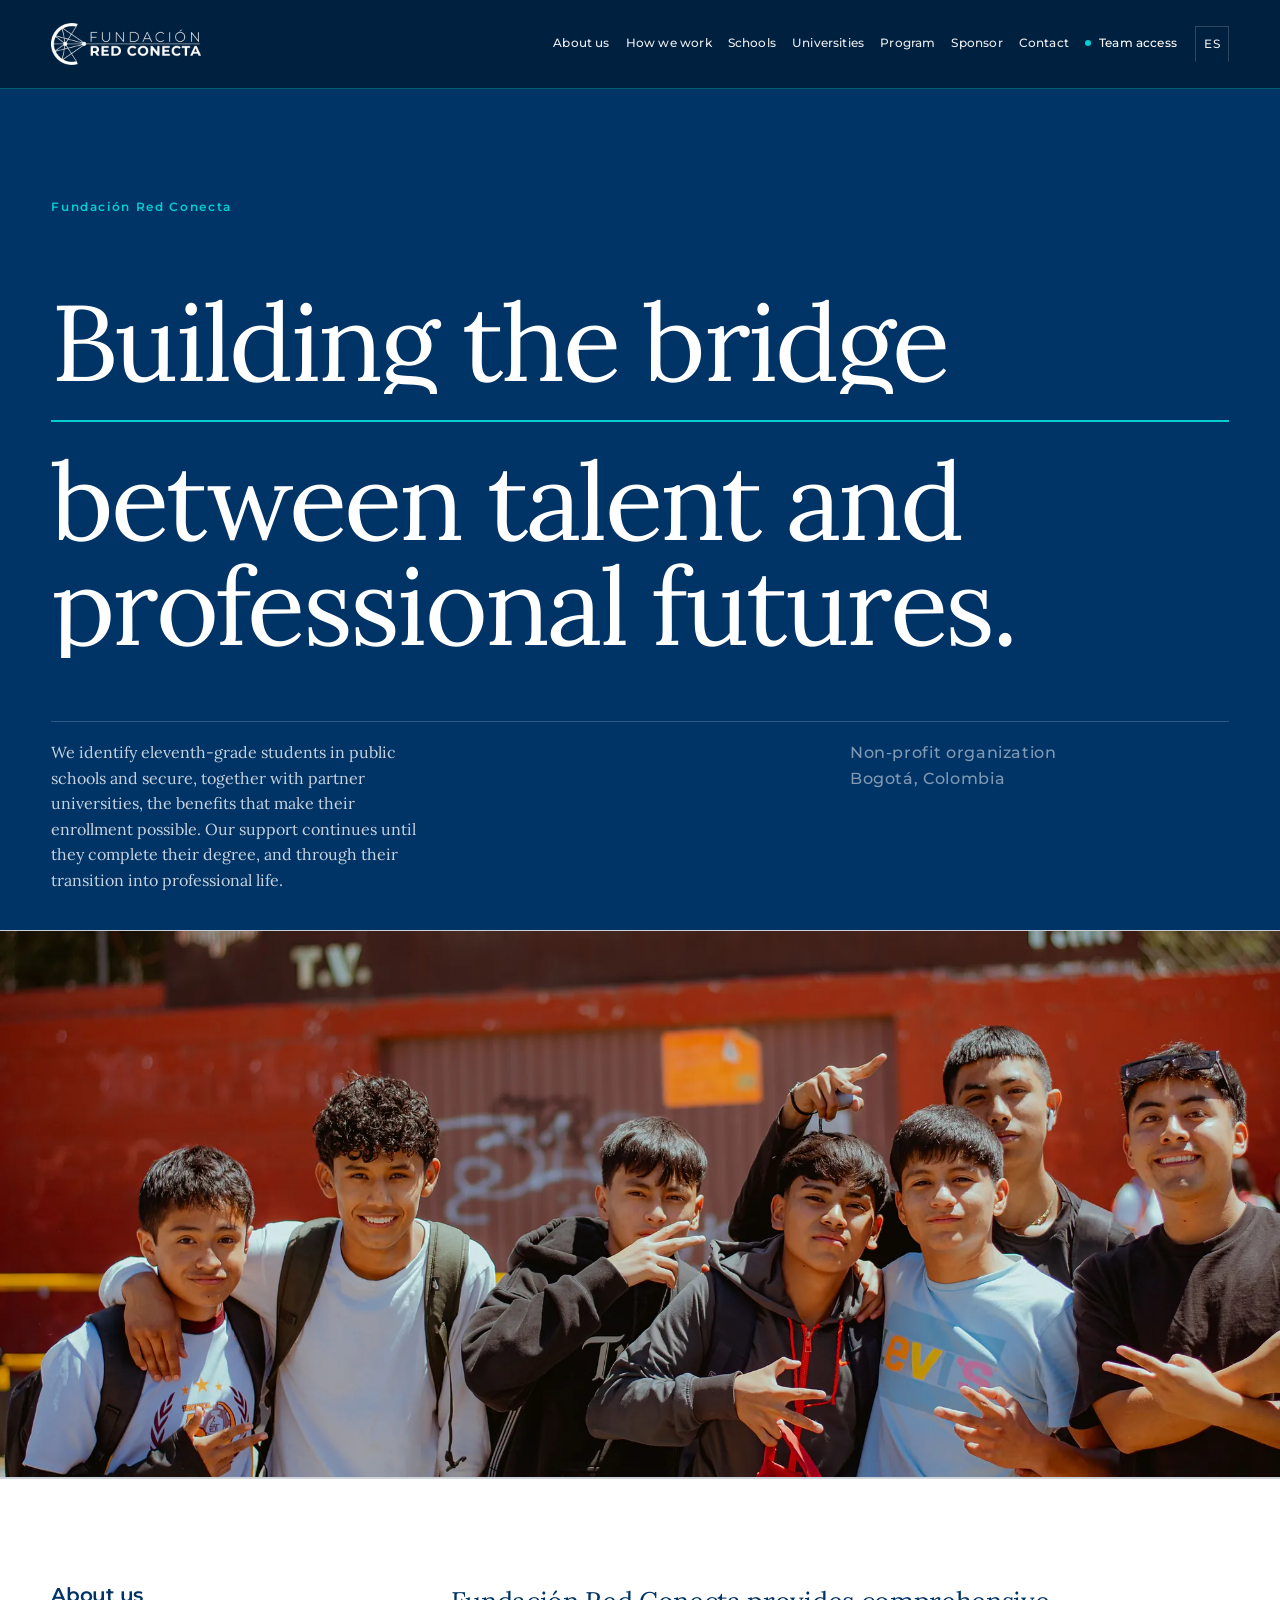
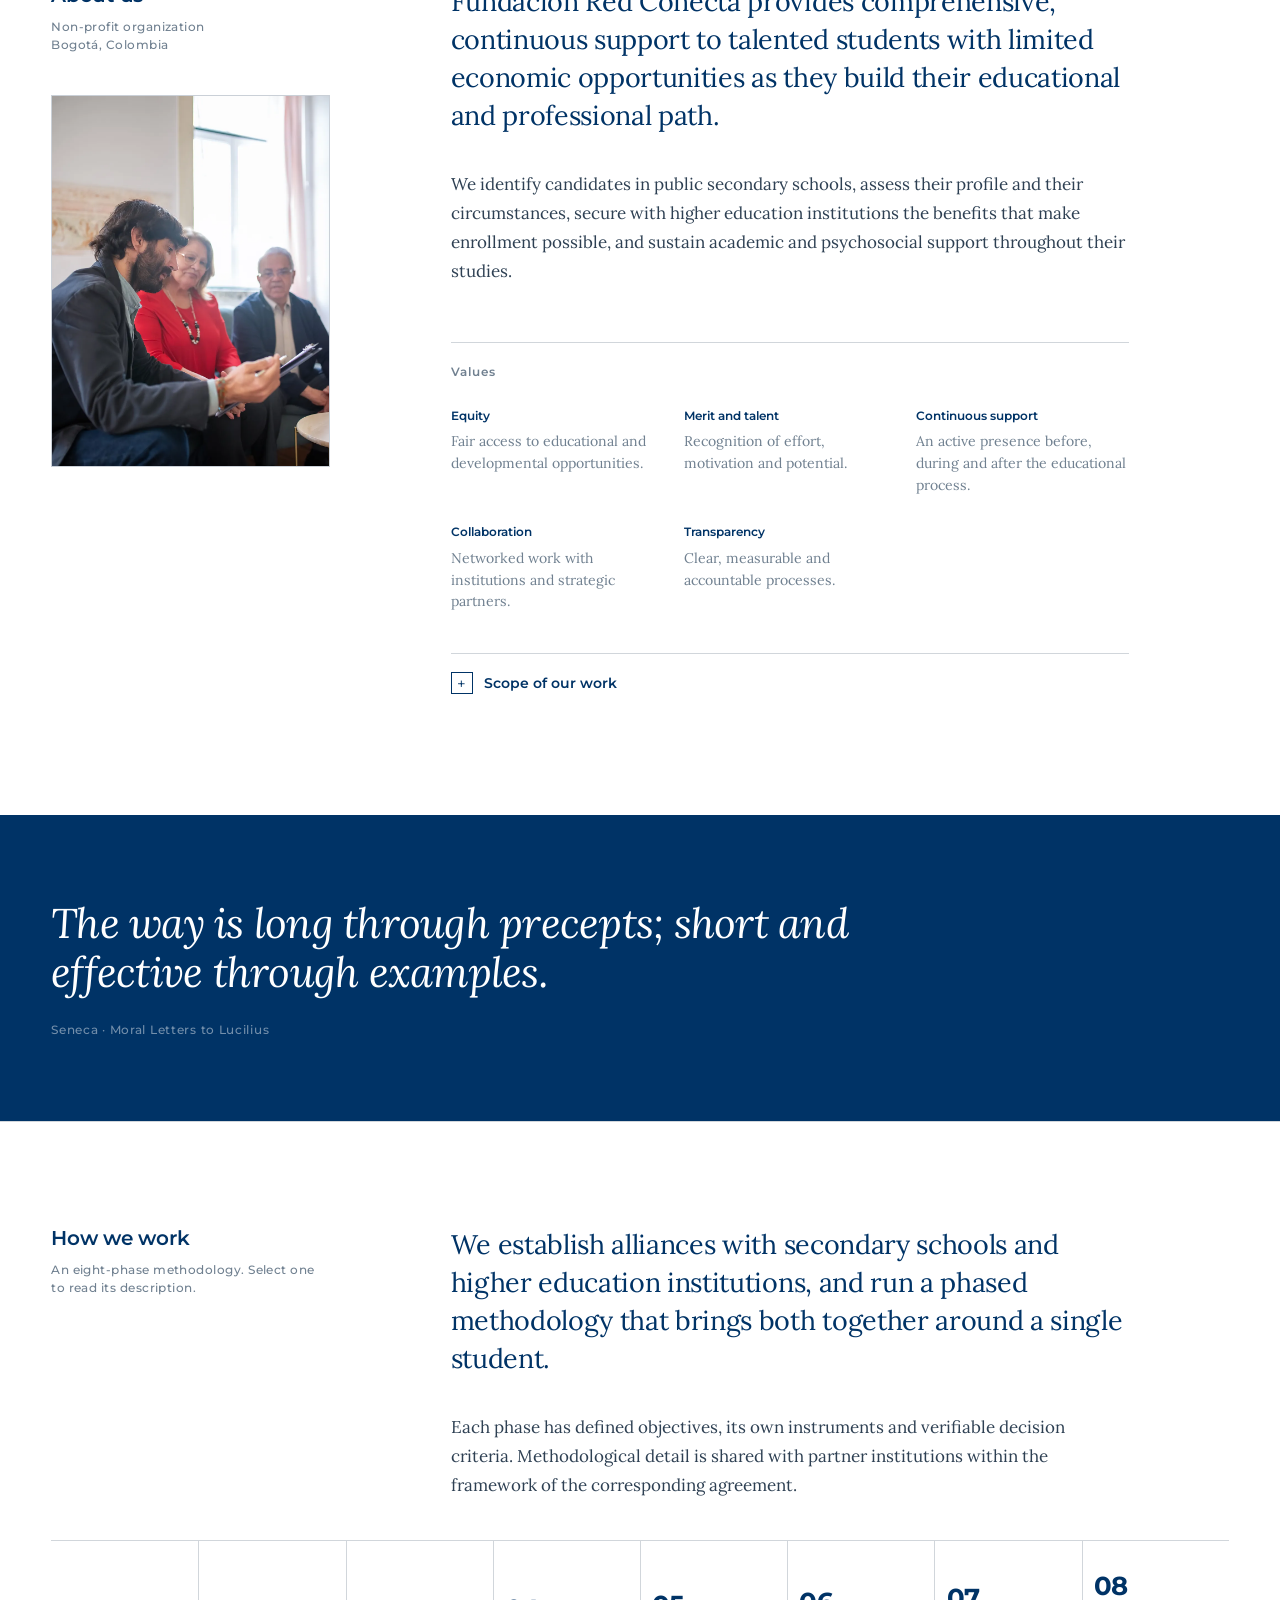
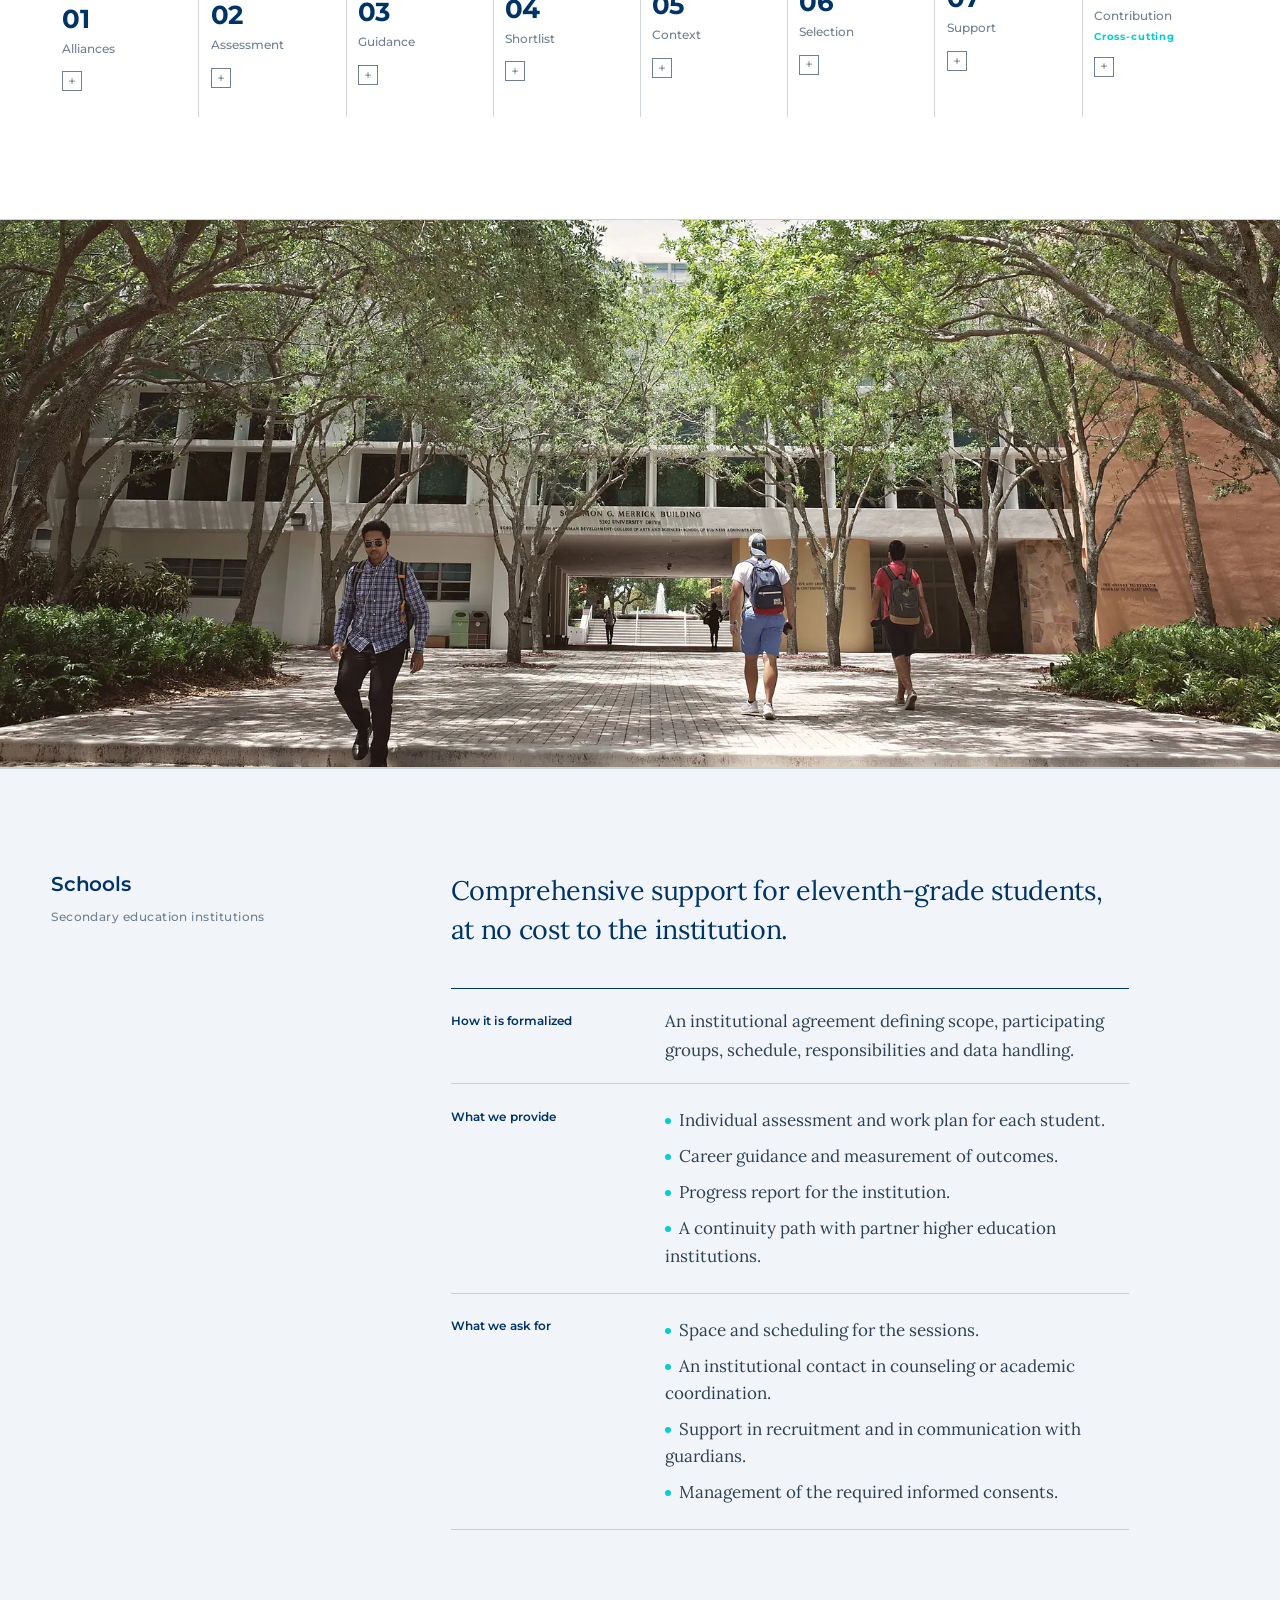
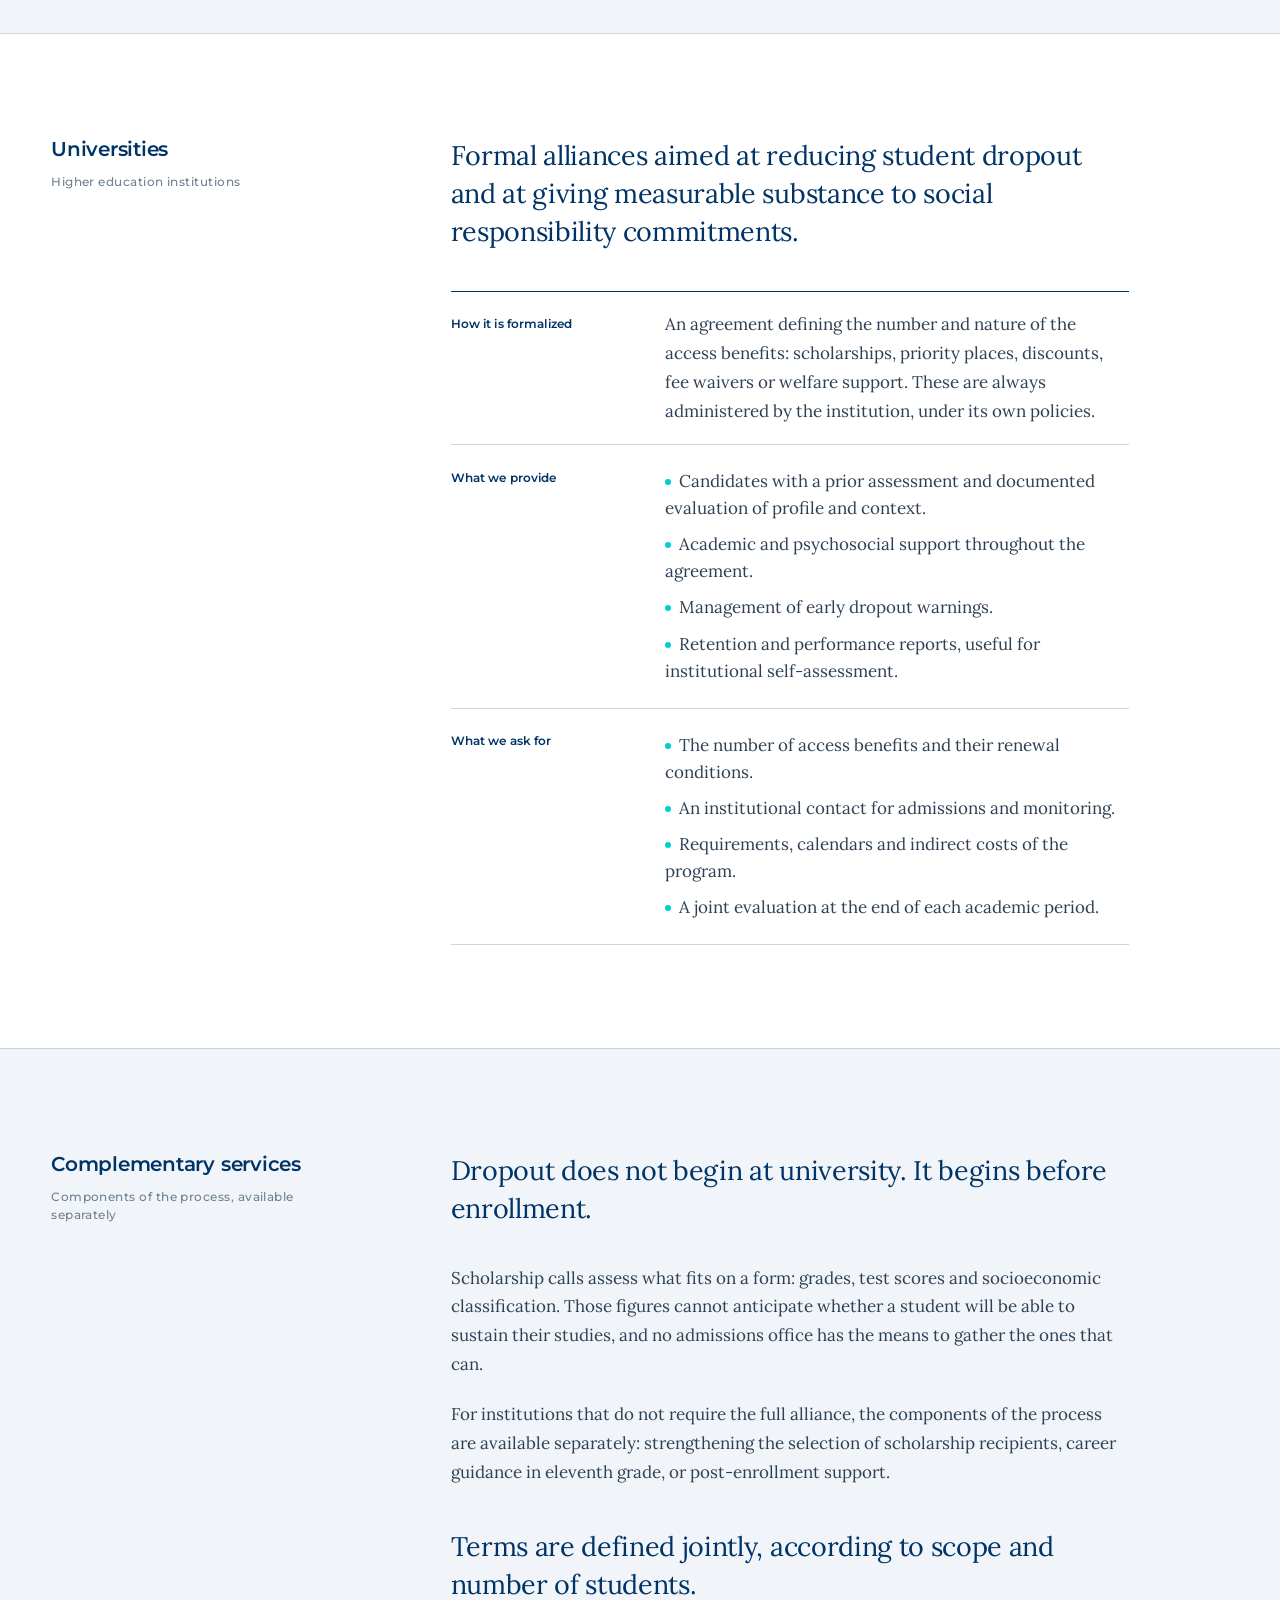
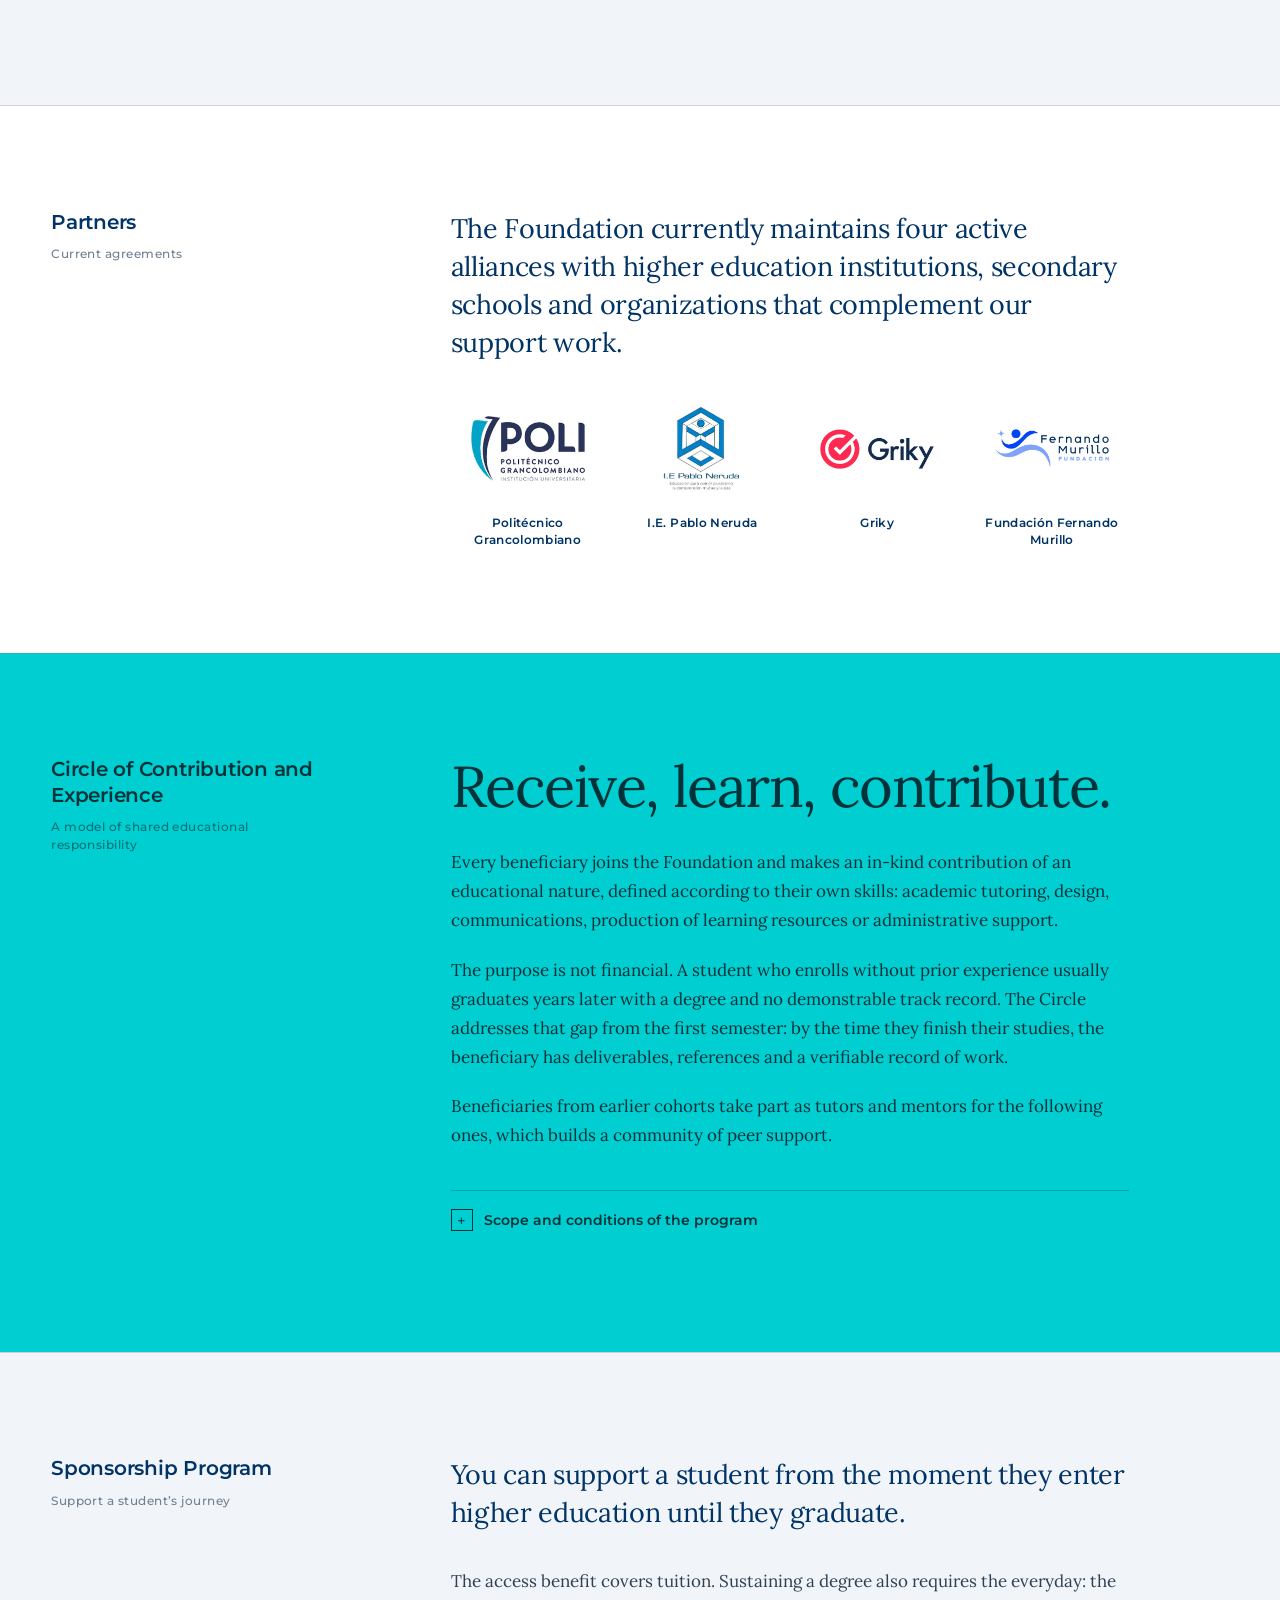
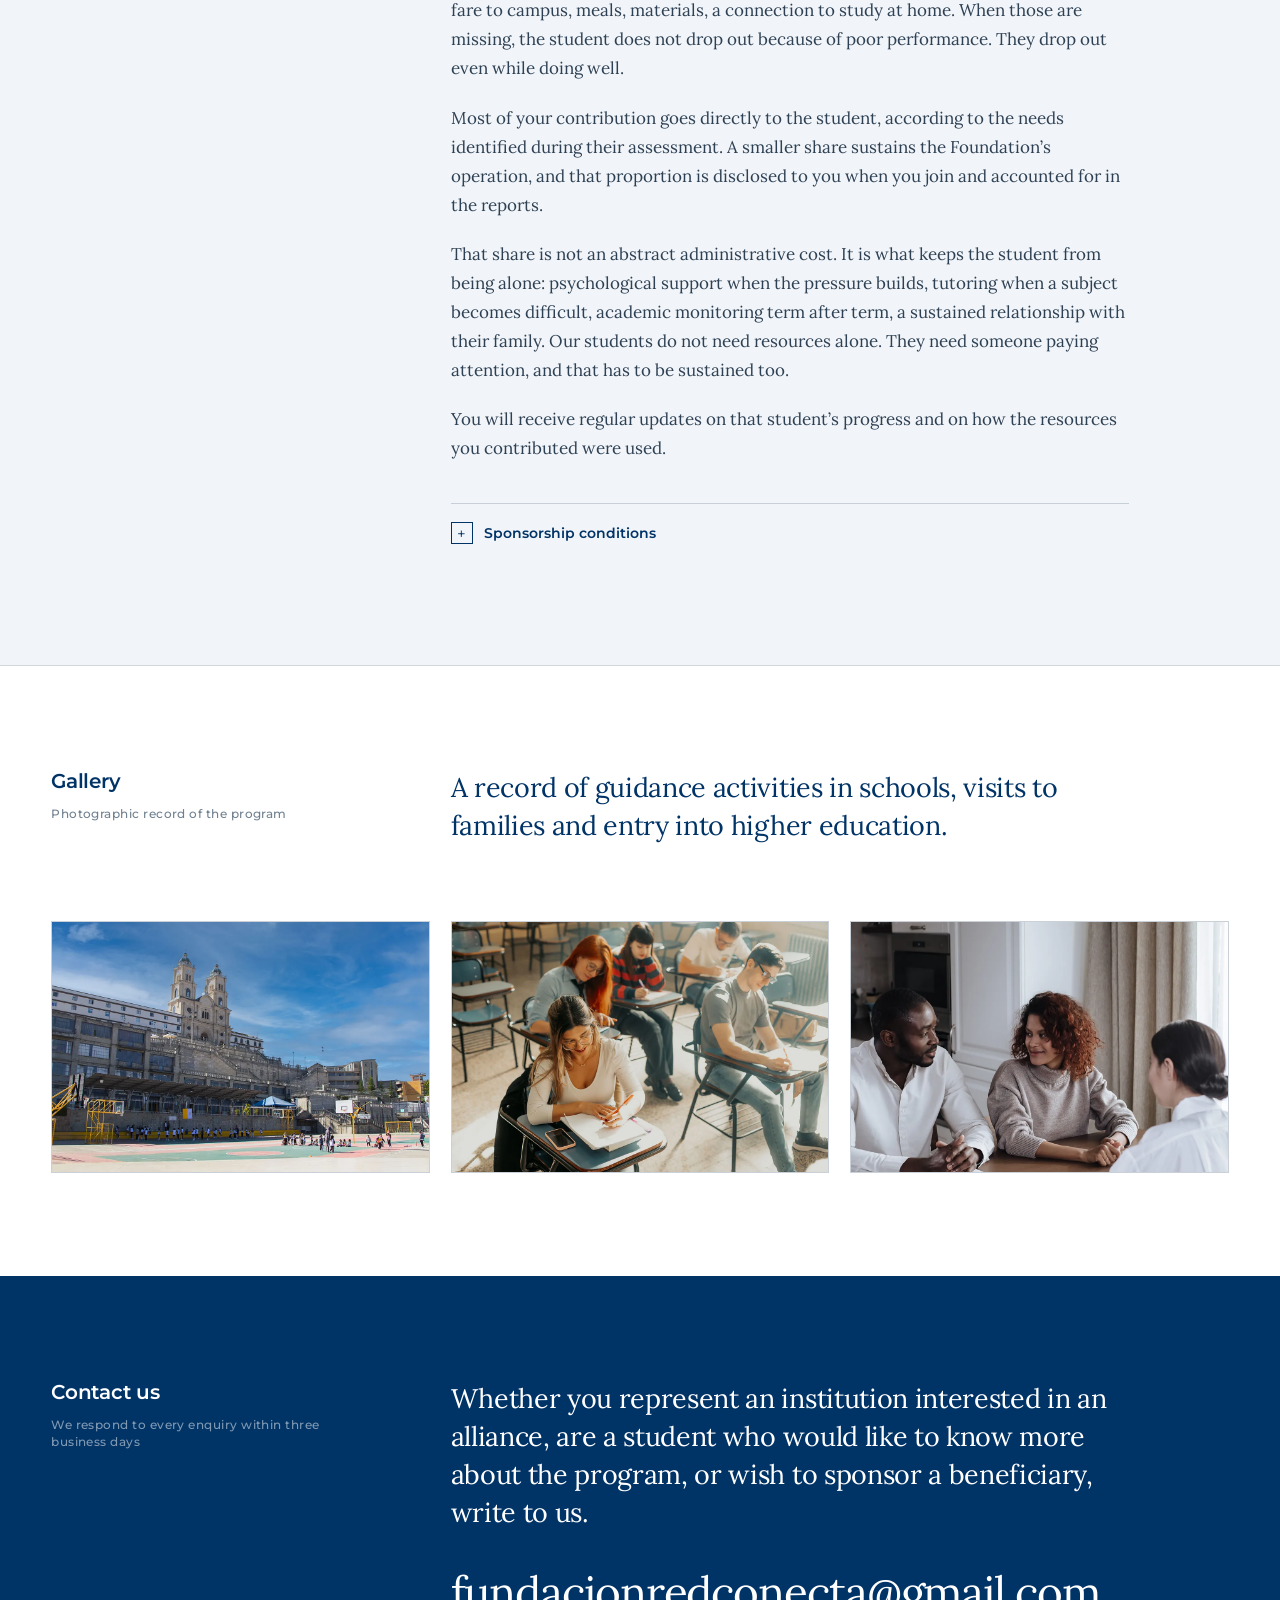
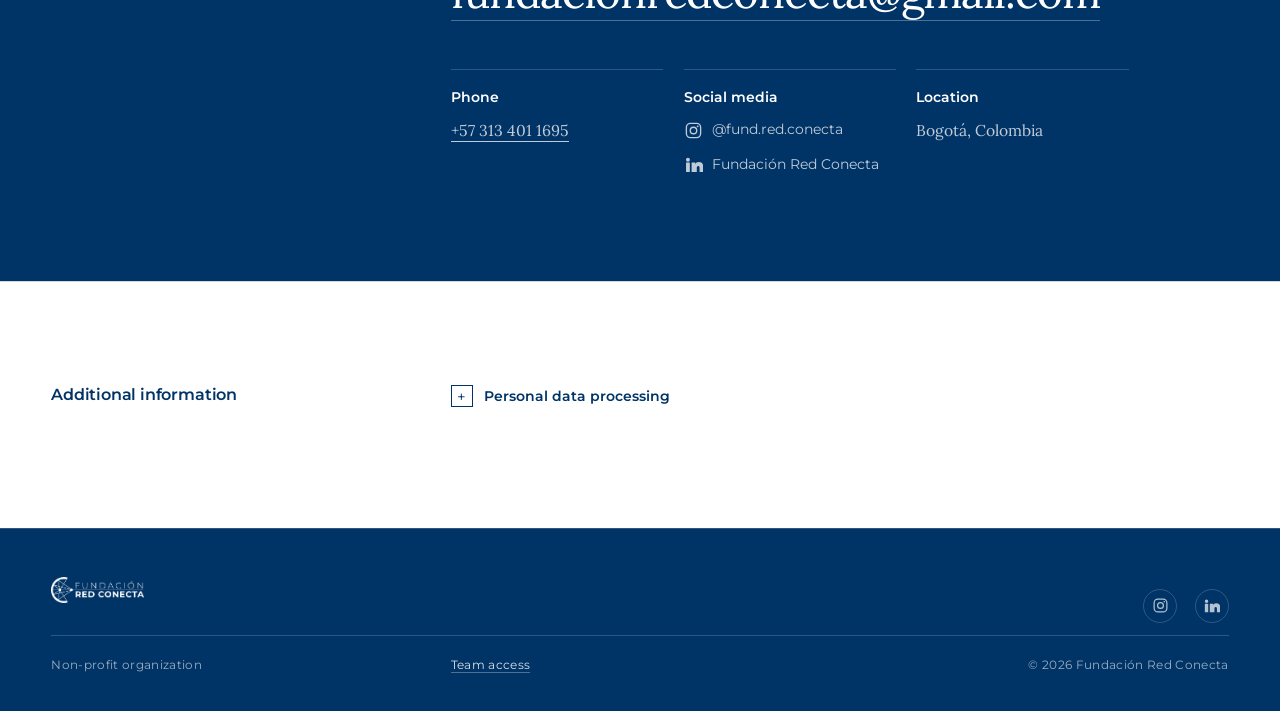
==== en/index.html @ 6a639b2a "Add files via upload" ====
<!DOCTYPE html>
<html lang="en">
<head>
<meta charset="utf-8">
<meta name="viewport" content="width=device-width, initial-scale=1">
<title>Fundación Red Conecta — Building the bridge between talent and professional futures</title>
<meta name="description" content="We connect public schools and universities so that talented students can access higher education and stay enrolled through graduation.">
<meta name="theme-color" content="#00203F">
<link rel="icon" href="/assets/favicon.png" type="image/png">
<link rel="apple-touch-icon" href="/assets/favicon-180.png">
<link rel="canonical" href="https://fundacionredconecta.org/en">
<link rel="alternate" hreflang="es" href="https://fundacionredconecta.org/">
<link rel="alternate" hreflang="en" href="https://fundacionredconecta.org/en">
<link rel="alternate" hreflang="x-default" href="https://fundacionredconecta.org/">
<meta property="og:type" content="website">
<meta property="og:site_name" content="Fundación Red Conecta">
<meta property="og:locale" content="en_US">
<meta property="og:url" content="https://fundacionredconecta.org/en">
<meta property="og:title" content="Fundación Red Conecta — Building the bridge between talent and professional futures">
<meta property="og:description" content="Articulamos colegios públicos con universidades para que estudiantes con talento accedan a la educación superior y se sostengan hasta graduarse.">
<meta property="og:image" content="https://fundacionredconecta.org/assets/fotos/compartir.jpg">
<meta property="og:image:width" content="1200">
<meta property="og:image:height" content="630">
<meta property="og:image:alt" content="Eleventh-grade students outside their school">
<meta name="twitter:card" content="summary_large_image">
<meta name="twitter:title" content="Fundación Red Conecta">
<meta name="twitter:description" content="Articulamos colegios públicos con universidades para que estudiantes con talento accedan a la educación superior y se sostengan hasta graduarse.">
<meta name="twitter:image" content="https://fundacionredconecta.org/assets/fotos/compartir.jpg">

<script type="application/ld+json">
{
  "@context": "https://schema.org",
  "@type": "NGO",
  "name": "Fundación Red Conecta",
  "alternateName": "Red Conecta",
  "url": "https://fundacionredconecta.org/en",
  "logo": "https://fundacionredconecta.org/assets/favicon-512.png",
  "image": "https://fundacionredconecta.org/assets/fotos/compartir.jpg",
  "slogan": "Building the bridge between talent and professional futures",
  "description": "A Colombian non-profit organization that connects public schools with higher education institutions to promote access, retention and the educational and professional development of talented students with limited economic opportunities.",
  "email": "fundacionredconecta@gmail.com",
  "telephone": "+573134011695",
  "address": {
    "@type": "PostalAddress",
    "addressLocality": "Bogotá",
    "addressCountry": "CO"
  },
  "areaServed": { "@type": "Country", "name": "Colombia" },
  "sameAs": ["https://www.instagram.com/fund.red.conecta/"],
  "knowsAbout": [
    "access to higher education",
    "student retention",
    "career guidance",
    "university dropout prevention",
    "scholarships"
  ]
}
</script>
<link rel="preconnect" href="https://fonts.googleapis.com">
<link rel="preconnect" href="https://fonts.gstatic.com" crossorigin>
<link href="https://fonts.googleapis.com/css2?family=Montserrat:wght@400;500;600;700&family=Lora:ital,wght@0,400;0,500;1,400;1,500&display=swap" rel="stylesheet">
<style>
:root{
  --tinta:#003366;
  --indigo:#2E4053;
  --turquesa:#00CED1;
  --acero:#708090;
  --nube:#F1F5F9;
  --papel:#FFFFFF;
  --hilo:rgba(112,128,144,.32);
  --hilo-claro:rgba(255,255,255,.18);
  --sans:'Montserrat',system-ui,sans-serif;
  --serif:'Lora',Georgia,serif;
  --margen:clamp(1.25rem,4vw,3.5rem);
  --canal:clamp(.75rem,1.6vw,1.5rem);
}
*{box-sizing:border-box}
html{scroll-behavior:smooth;-webkit-text-size-adjust:100%}
body{
  margin:0;background:var(--papel);color:var(--indigo);
  font-family:var(--serif);font-size:1.0625rem;line-height:1.7;
  -webkit-font-smoothing:antialiased;
}
img{max-width:100%;display:block}
a{color:inherit}
:focus-visible{outline:2px solid var(--turquesa);outline-offset:4px}

/* ---------------- retícula ---------------- */
.hoja{width:100%;padding-inline:var(--margen)}
.malla{
  display:grid;grid-template-columns:repeat(12,1fr);column-gap:var(--canal);
  max-width:1560px;margin-inline:auto;
}
.col-rotulo{grid-column:1 / 4}
.col-texto{grid-column:5 / 12}
.col-ancho{grid-column:1 / -1}
@media(max-width:900px){
  .col-rotulo,.col-texto{grid-column:1 / -1}
}

/* micro-tipografía */
.meta{
  font-family:var(--sans);font-size:.72rem;font-weight:500;letter-spacing:.04em;
  color:var(--acero);line-height:1.55;
}
.nodo::before{
  content:"";display:inline-block;width:6px;height:6px;border-radius:50%;
  background:var(--turquesa);margin-right:.55rem;vertical-align:.12em;
}

/* ---------------- cabecera ---------------- */
.cabecera{
  position:sticky;top:0;z-index:80;background:#00203F;
  border-bottom:1px solid rgba(0,206,209,.35);
}
.cabecera .fila{display:flex;align-items:center;gap:2rem;height:88px;max-width:1560px;margin-inline:auto}
.cabecera img{height:42px;width:auto}
.nav{margin-left:auto;display:flex;align-items:center;gap:clamp(.7rem,1.25vw,1.5rem);flex-wrap:nowrap}
.nav a{
  font-family:var(--sans);font-size:.8rem;font-weight:500;letter-spacing:.015em;
  color:rgba(255,255,255,.92);text-decoration:none;padding-block:.4rem;white-space:nowrap;
  border-bottom:1px solid transparent;
}
.nav a:hover{color:#fff;border-bottom-color:var(--turquesa)}
.nav .acceso{color:#fff}
.nav .acceso::before{
  content:"";display:inline-block;width:6px;height:6px;border-radius:50%;
  background:var(--turquesa);margin-right:.5rem;vertical-align:.1em;
}
@media(max-width:1280px){.nav a{font-size:.76rem}}

/* ---------------- portada ---------------- */
.portada{
  background:var(--tinta);color:#fff;
  min-height:calc(100svh - 88px);display:flex;flex-direction:column;justify-content:flex-end;
  padding-block:clamp(4rem,12vh,8rem) clamp(1.5rem,4vh,2.5rem);
}
.titular{
  font-family:var(--serif);font-weight:400;
  font-size:clamp(2.6rem,8.4vw,7.4rem);line-height:.98;letter-spacing:-.025em;
  margin:0;
}
.titular .oculta{display:block;overflow:hidden}
.titular .oculta > span{display:block;transform:translateY(102%);animation:sube .95s cubic-bezier(.22,1,.36,1) forwards}
.titular .oculta:nth-child(1) > span{animation-delay:.05s}
.titular .oculta:nth-child(3) > span{animation-delay:.22s}
@keyframes sube{to{transform:translateY(0)}}
.regla{
  height:2px;background:var(--turquesa);margin:clamp(.9rem,2vw,1.6rem) 0;
  width:100%;transform-origin:left;transform:scaleX(0);
  animation:traza 1.1s cubic-bezier(.22,1,.36,1) .35s forwards;
}
@keyframes traza{to{transform:scaleX(1)}}
@media(prefers-reduced-motion:reduce){
  html{scroll-behavior:auto}
  .titular .oculta > span{transform:none;animation:none}
  .regla{transform:none;animation:none}
}
.entrada{
  font-family:var(--sans);font-size:.74rem;font-weight:600;letter-spacing:.14em;
  color:var(--turquesa);margin:0 0 clamp(2.5rem,8vh,5rem);
}
.pie-portada{
  margin-top:clamp(2.5rem,7vh,4.5rem);padding-top:1.1rem;border-top:1px solid var(--hilo-claro);
  display:grid;grid-template-columns:repeat(12,1fr);column-gap:var(--canal);row-gap:1.25rem;
  max-width:1560px;margin-inline:auto;width:100%;
}
.pie-portada .bloque{grid-column:span 4}
.pie-portada .bloque:last-child{grid-column:9 / -1}
@media(max-width:900px){.pie-portada .bloque,.pie-portada .bloque:last-child{grid-column:1 / -1}}
.pie-portada p{margin:0;color:rgba(255,255,255,.78);font-size:1rem;line-height:1.6}
.pie-portada .meta{color:rgba(255,255,255,.5)}

/* ---------------- secciones ---------------- */
.seccion{border-top:1px solid var(--hilo);padding-block:clamp(3.5rem,8vw,7rem)}
.seccion.oscura{background:var(--tinta);color:#fff;border-top-color:transparent}
.seccion.suave{background:var(--nube)}
.rotulo{position:sticky;top:118px;align-self:start}
@media(max-width:900px){.rotulo{position:static;margin-bottom:2rem}}
.rotulo h2{
  font-family:var(--sans);font-size:1.28rem;font-weight:600;color:var(--tinta);
  margin:0 0 .75rem;letter-spacing:-.012em;line-height:1.25;
}
.oscura .rotulo h2{color:#fff}
.oscura .meta{color:rgba(255,255,255,.5)}

.entradilla{
  font-family:var(--serif);font-size:clamp(1.25rem,2.1vw,1.72rem);line-height:1.42;
  color:var(--tinta);margin:0 0 2.25rem;letter-spacing:-.012em;
}
.oscura .entradilla{color:#fff}
.parrafo{max-width:62ch;margin:0 0 1.3rem}
.parrafo:last-child{margin-bottom:0}
h3:not(.valor-titulo){
  font-family:var(--sans);font-size:.82rem;font-weight:600;letter-spacing:.02em;
  color:var(--tinta);margin:2.75rem 0 1rem;padding-top:.9rem;border-top:1px solid var(--hilo);
}
.oscura h3{color:#fff;border-top-color:var(--hilo-claro)}

.lista{list-style:none;margin:0;padding:0;max-width:62ch}
.lista li{padding:.7rem 0;border-bottom:1px solid var(--hilo);font-size:1.02rem;line-height:1.6}
.oscura .lista li{border-bottom-color:var(--hilo-claro)}

/* valores en tres columnas */
.tercios{display:grid;grid-template-columns:repeat(3,1fr);column-gap:var(--canal);row-gap:2rem;margin-top:.5rem}
@media(max-width:820px){.tercios{grid-template-columns:1fr}}
.tercios > div{border-top:1px solid var(--hilo);padding-top:1rem}
.tercios h4,.tercios h3{font-family:var(--sans);font-size:.88rem;font-weight:600;color:var(--tinta);margin:0 0 .5rem}
.tercios p{margin:0;font-size:.98rem;line-height:1.6}

/* ---------------- declaración ---------------- */
.declaracion{background:var(--tinta);color:#fff;padding-block:clamp(3rem,6.5vw,5.25rem)}
.declaracion p{
  font-family:var(--serif);font-style:italic;font-weight:400;
  font-size:clamp(1.4rem,3.35vw,2.6rem);line-height:1.18;letter-spacing:-.018em;
  margin:0;max-width:36ch;
}
.declaracion .firma{
  font-style:normal;font-family:var(--sans);font-size:.74rem;font-weight:500;
  letter-spacing:.06em;color:rgba(255,255,255,.45);margin-top:1.75rem;max-width:none;
}

/* ---------------- ruta de 8 etapas ---------------- */
.tira{display:grid;grid-template-columns:repeat(8,1fr);border-top:1px solid var(--hilo);margin-top:2.5rem}
.tira button{
  appearance:none;background:none;border:0;border-left:1px solid var(--hilo);
  text-align:left;cursor:pointer;font-family:var(--sans);color:var(--acero);
  padding:1.1rem .7rem 1.6rem;display:block;
}
.tira button:first-child{border-left:0}
.tira button:hover{background:rgba(0,206,209,.07)}
.tira .cifra{display:block;font-size:1.65rem;font-weight:700;color:var(--tinta);line-height:1;letter-spacing:-.03em}
.tira .rot{display:block;font-size:.74rem;font-weight:500;margin-top:.6rem;line-height:1.3}
.tira button[aria-selected="true"] .cifra{color:var(--turquesa)}
.tira button[aria-selected="true"] .rot{color:var(--tinta);font-weight:600}
.detalle{border-top:1px solid var(--tinta);padding-top:1.5rem;margin-top:0;display:none}
.detalle.visible{display:block}
.detalle .detalle-titulo{font-family:var(--sans);font-size:.95rem;font-weight:600;color:var(--tinta);margin:0 0 .7rem}
.detalle p{margin:0;max-width:58ch}
.tira-movil{display:none}
@media(max-width:820px){
  .tira,.detalle{display:none}
  .tira-movil{display:block;margin-top:2rem;border-top:1px solid var(--hilo)}
  .tira-movil > details{border-bottom:1px solid var(--hilo)}
  .tira-movil > details > summary{
    list-style:none;cursor:pointer;padding:1.05rem 0;display:flex;align-items:baseline;gap:.75rem;
  }
  .tira-movil > details > summary::-webkit-details-marker{display:none}
  .tira-movil b{font-family:var(--sans);font-size:1rem;font-weight:700;color:var(--turquesa);letter-spacing:-.02em;flex:none}
  .tira-movil strong{font-family:var(--sans);font-size:.95rem;font-weight:600;color:var(--tinta);flex:1}
  .tira-movil summary .signo{
    flex:none;display:inline-flex;align-items:center;justify-content:center;
    width:20px;height:20px;border:1px solid var(--acero);color:var(--acero);
    font-family:var(--sans);font-size:.9rem;line-height:1;
  }
  .tira-movil > details[open] summary .signo{background:var(--tinta);border-color:var(--tinta);color:#fff}
  .tira-movil > details > span{display:block;font-size:1rem;line-height:1.6;padding:0 0 1.1rem 2.65rem}
}

/* ---------------- alianzas (tablas) ---------------- */
.tabla{border-top:1px solid var(--tinta);margin-top:2.5rem}
.tabla .fila{
  display:grid;grid-template-columns:minmax(150px,1fr) 2.4fr;column-gap:var(--canal);
  padding:1.15rem 0;border-bottom:1px solid var(--hilo);align-items:start;
}
.tabla .clave{font-family:var(--sans);font-size:.78rem;font-weight:600;color:var(--tinta);letter-spacing:.01em;padding-top:.2rem}
.tabla .valor{margin:0}
.tabla .valor ul{list-style:none;margin:0;padding:0}
.tabla .valor li{padding:.28rem 0;line-height:1.6}
@media(max-width:680px){
  .tabla .fila{grid-template-columns:1fr;row-gap:.5rem}
}
.titulo-aliado{
  font-family:var(--serif);font-size:clamp(1.5rem,3.2vw,2.4rem);font-weight:400;
  letter-spacing:-.02em;color:var(--tinta);margin:4rem 0 0;line-height:1.15;
}
.titulo-aliado:first-of-type{margin-top:1rem}

/* ---------------- bloque turquesa ---------------- */
.turquesa{background:var(--turquesa);color:#00323a}
.turquesa .rotulo h2{color:#00323a}
.turquesa .meta{color:rgba(0,50,58,.6)}
.turquesa .entradilla{color:#00323a}
.turquesa h3{color:#00323a;border-top-color:rgba(0,50,58,.28)}
.turquesa .lista li{border-bottom-color:rgba(0,50,58,.22)}
.turquesa .titulo-grande{
  font-family:var(--serif);font-size:clamp(2rem,5vw,3.6rem);line-height:1.05;
  letter-spacing:-.025em;margin:0 0 2rem;font-weight:400;
}

/* ---------------- contacto ---------------- */
.correo{
  display:inline-block;font-family:var(--serif);font-weight:400;text-decoration:none;
  font-size:clamp(1.25rem,3.5vw,2.75rem);line-height:1.1;letter-spacing:-.025em;
  color:#fff;border-bottom:1px solid rgba(255,255,255,.3);padding-bottom:.1em;
  word-break:break-word;
}
.correo:hover{color:var(--turquesa);border-bottom-color:var(--turquesa)}

/* ---------------- pie ---------------- */
.pie{background:var(--tinta);color:rgba(255,255,255,.6);padding-block:3rem 2.25rem;border-top:1px solid var(--hilo-claro)}
.pie img{height:26px;width:auto;margin-bottom:2rem}
.pie .fila{
  display:grid;grid-template-columns:repeat(12,1fr);column-gap:var(--canal);row-gap:.75rem;
  border-top:1px solid var(--hilo-claro);padding-top:1.25rem;
}
.pie .fila > span{grid-column:span 4;font-family:var(--sans);font-size:.72rem;letter-spacing:.03em}
.pie .fila > span:last-child{text-align:right}
@media(max-width:820px){
  .pie .fila > span{grid-column:1 / -1}
  .pie .fila > span:last-child{text-align:left}
}
.pie a{color:rgba(255,255,255,.85);text-decoration:none;border-bottom:1px solid rgba(255,255,255,.3)}
.pie a:hover{color:var(--turquesa);border-bottom-color:var(--turquesa)}

/* ---------------- imágenes ---------------- */
.marco{
  position:relative;display:block;overflow:hidden;margin:0;
  background:rgba(0,51,102,.045);border:1px solid var(--hilo);
}
.oscura .marco,.declaracion .marco{background:rgba(255,255,255,.05);border-color:var(--hilo-claro)}
.marco img{width:100%;height:100%;object-fit:cover;display:block}
.marco.vacio img{display:none}
.pauta{display:none}
.marco.vacio .pauta{
  display:flex;position:absolute;inset:0;flex-direction:column;align-items:center;justify-content:center;
  gap:.35rem;padding:1.25rem;text-align:center;
  font-family:var(--sans);font-size:.72rem;letter-spacing:.03em;color:var(--acero);line-height:1.5;
}
.pauta b{display:block;font-weight:600;color:var(--tinta);font-size:.78rem}
figcaption{
  margin-top:.85rem;font-family:var(--sans);font-size:.72rem;letter-spacing:.03em;
  color:var(--acero);line-height:1.55;
}

/* banda a sangre completa */
.banda{width:100%;padding:0;border:0}
.banda .marco{border-left:0;border-right:0;aspect-ratio:21/9}
.banda figcaption{padding-inline:var(--margen);max-width:1560px;margin-inline:auto;padding-top:0}
@media(max-width:820px){.banda .marco{aspect-ratio:4/3}}

/* galería */
.galeria{display:grid;grid-template-columns:repeat(3,1fr);column-gap:var(--canal);row-gap:1.75rem;margin-top:2.5rem}
.galeria img{width:100%;height:100%;object-fit:cover}
.galeria .marco{aspect-ratio:3/2}
@media(max-width:820px){.galeria{grid-template-columns:1fr}}

/* franja de logotipos de aliados */
.logos{display:grid;grid-template-columns:repeat(4,1fr);column-gap:var(--canal);row-gap:1.25rem;margin-top:1.5rem}
.logos figure{margin:0}
.logos .marco{aspect-ratio:3/2;background:none;border:0}
.logos figcaption{margin-top:.9rem;color:var(--tinta);font-weight:600;text-align:center}
.logos .pauta{font-size:.66rem;padding:.7rem;gap:.2rem}
.logos .pauta b{font-size:.66rem;word-break:break-all}
.logos img{width:100%;height:100%;object-fit:contain;padding:.5rem 1.25rem}
@media(max-width:680px){.logos{grid-template-columns:repeat(2,1fr)}}

/* retrato dentro de la retícula */
.retrato{margin-top:2.5rem}
.retrato .marco{aspect-ratio:3/4}

/* ---------------- valores discretos ---------------- */
.bloque-valores{margin-top:3.5rem;padding-top:1.25rem;border-top:1px solid var(--hilo)}
.valores-min{
  display:grid;grid-template-columns:repeat(3,1fr);column-gap:var(--canal);row-gap:1.5rem;
  margin-top:1.4rem;
}
@media(max-width:820px){.valores-min{grid-template-columns:1fr;row-gap:1.25rem}}
.valores-min h3{font-family:var(--sans);font-size:.78rem;font-weight:600;color:var(--tinta);margin:0 0 .35rem}
.valores-min p{margin:0;font-size:.88rem;line-height:1.55;color:var(--acero)}
.rotulo-min{
  font-family:var(--sans);font-size:.72rem;font-weight:600;letter-spacing:.09em;
  color:var(--acero);margin:0;
}

/* ---------------- bloque desplegable ---------------- */
details.mas{margin-top:2.5rem;border-top:1px solid var(--hilo)}
.turquesa details.mas{border-top-color:rgba(0,50,58,.28)}
details.mas summary{
  list-style:none;cursor:pointer;padding:1.1rem 0;
  font-family:var(--sans);font-size:.85rem;font-weight:600;color:var(--tinta);
  display:flex;align-items:center;gap:.7rem;
}
details.mas summary::-webkit-details-marker{display:none}
details.mas summary::before{
  content:"+";display:inline-flex;align-items:center;justify-content:center;
  width:20px;height:20px;border:1px solid currentColor;font-weight:400;font-size:.95rem;line-height:1;
}
details.mas[open] summary::before{content:"–"}
.turquesa details.mas summary{color:#00323a}
details.mas .contenido{padding-bottom:1.5rem;max-width:62ch}
details.mas .contenido h3.valor-titulo{
  font-family:var(--sans);font-size:.78rem;font-weight:600;margin:1.6rem 0 .5rem;
  color:var(--tinta);letter-spacing:.01em;
}
.turquesa details.mas .contenido h3.valor-titulo{color:#00323a}
details.mas .contenido h3:first-child{margin-top:0}
details.mas .contenido p{margin:0;line-height:1.65;font-size:.98rem}

/* enlace dentro de textos */
.enlace-texto{color:inherit;border-bottom:1px solid currentColor;text-decoration:none;padding-bottom:1px}
.enlace-texto:hover{color:var(--turquesa);border-bottom-color:var(--turquesa)}
.turquesa .enlace-texto:hover{color:#003d47;border-bottom-color:#003d47}

/* etiqueta transversal en la tira */
.tira .marca{
  display:block;font-size:.6rem;font-weight:700;letter-spacing:.09em;
  color:var(--turquesa);margin-top:.4rem;
}
.tira .abrir{
  display:inline-flex;align-items:center;justify-content:center;
  width:20px;height:20px;margin-top:.9rem;
  border:1px solid var(--acero);color:var(--acero);
  font-size:.9rem;font-weight:400;line-height:1;
}
.tira button:hover .abrir{border-color:var(--tinta);color:var(--tinta)}
.tira button[aria-selected="true"] .abrir{background:var(--tinta);border-color:var(--tinta);color:#fff}

/* ---------------- menú en celular ---------------- */
.hamburguesa{
  display:none;margin-left:auto;background:none;border:0;padding:.6rem .1rem;
  cursor:pointer;width:34px;height:34px;flex-direction:column;justify-content:center;gap:5px;
}
.hamburguesa span{display:block;width:24px;height:2px;background:#fff;transition:transform .3s,opacity .2s}
.hamburguesa[aria-expanded="true"] span:nth-child(1){transform:translateY(7px) rotate(45deg)}
.hamburguesa[aria-expanded="true"] span:nth-child(2){opacity:0}
.hamburguesa[aria-expanded="true"] span:nth-child(3){transform:translateY(-7px) rotate(-45deg)}

#panel-menu{
  position:fixed;inset:0;z-index:70;background:var(--tinta);
  display:none;flex-direction:column;padding:calc(88px + 2rem) var(--margen) 2.5rem;overflow-y:auto;
}
#panel-menu.abierto{display:flex}
#panel-menu nav{display:flex;flex-direction:column}
#panel-menu a{
  font-family:var(--serif);font-size:clamp(1.5rem,6.5vw,2.1rem);font-weight:400;
  letter-spacing:-.02em;color:#fff;text-decoration:none;
  padding:.85rem 0;border-bottom:1px solid var(--hilo-claro);
  opacity:0;transform:translateY(12px);
  animation:entraMenu .45s cubic-bezier(.22,1,.36,1) forwards;
}
#panel-menu a:last-child{border-bottom:0;color:var(--turquesa)}
@keyframes entraMenu{to{opacity:1;transform:translateY(0)}}
@media(prefers-reduced-motion:reduce){
  #panel-menu a{opacity:1;transform:none;animation:none}
  .hamburguesa span{transition:none}
}
body.sin-scroll{overflow:hidden}

@media(max-width:980px){
  .hamburguesa{display:flex}
  .nav{display:none}
}

/* ---------------- redes sociales ---------------- */
.redes{display:flex;flex-direction:column;gap:.55rem;margin:0}
.red{
  display:inline-flex;align-items:center;gap:.6rem;text-decoration:none;
  font-family:var(--sans);font-size:.88rem;color:rgba(255,255,255,.75);
  width:fit-content;border-bottom:1px solid transparent;padding-bottom:1px;
}
.red svg{width:19px;height:19px;flex:none}
.red:hover{color:var(--turquesa);border-bottom-color:var(--turquesa)}

.pie-cabeza{display:flex;align-items:center;justify-content:space-between;gap:1.5rem;flex-wrap:wrap}
.redes-pie{display:flex;gap:1.1rem;align-items:center}
.redes-pie a{
  display:inline-flex;align-items:center;justify-content:center;
  width:34px;height:34px;color:rgba(255,255,255,.7);
  border:1px solid var(--hilo-claro);border-radius:50%;text-decoration:none;
}
.redes-pie a:hover{color:var(--turquesa);border-color:rgba(0,206,209,.55)}
.redes-pie svg{width:17px;height:17px}

.idioma{
  font-family:var(--sans);font-size:.72rem;font-weight:600;letter-spacing:.05em;
  color:rgba(255,255,255,.55);text-decoration:none;padding:.3rem .5rem;
  border:1px solid var(--hilo-claro);margin-left:.15rem;
}
.idioma:hover{color:#fff;border-color:rgba(0,206,209,.55)}
@media(max-width:980px){.nav .idioma{display:inline-block}}
</style>
</head>
<body>

<header class="cabecera">
  <div class="hoja">
    <div class="fila">
      <a href="#inicio" aria-label="Fundación Red Conecta, home"><img src="/assets/logo-blanco.webp" alt="Fundación Red Conecta" width="900" height="252" loading="eager" decoding="async" fetchpriority="high"></a>
      <nav class="nav">
        <a href="#quienes">About us</a>
        <a href="#operamos">How we work</a>
        <a href="#colegios">Schools</a>
        <a href="#universidades">Universities</a>
        <a href="#circulo">Program</a>
        <a href="#apadrinar">Sponsor</a>
        <a href="#contacto">Contact</a>
        <a class="acceso" href="/acceso.html">Team access</a>
        <a class="idioma" href="/" hreflang="es" lang="es">ES</a>
      </nav>
      <button class="hamburguesa" id="btn-menu" type="button"
              aria-label="Open menu" aria-expanded="false" aria-controls="panel-menu">
        <span></span><span></span><span></span>
      </button>
    </div>
  </div>
</header>

<div id="panel-menu" role="dialog" aria-modal="true" aria-label="Navigation menu">
  <nav id="enlaces-menu"></nav>
</div>

<!-- ============ PORTADA ============ -->
<section class="portada">
  <div class="hoja" style="width:100%">
    <div style="max-width:1560px;margin-inline:auto">
      <p class="entrada">Fundación Red Conecta</p>
      <h1 class="titular">
        <span class="oculta"><span>Building the bridge</span></span>
        <div class="regla" aria-hidden="true"></div>
        <span class="oculta"><span>between talent and professional futures.</span></span>
      </h1>
    </div>
    <div class="pie-portada">
      <div class="bloque">
        <p>We identify eleventh-grade students in public schools and secure, together with partner universities, the benefits that make their enrollment possible. Our support continues until they complete their degree, and through their transition into professional life.</p>
      </div>
      <div class="bloque">
        <p class="meta">Non-profit organization<br>Bogotá, Colombia</p>
      </div>
    </div>
  </div>
</section>


<!-- ============ IMAGEN DE APERTURA ============ -->
<section class="banda">
  <figure class="marco "><img src="/assets/fotos/apertura.webp" alt="A group of secondary students outside their school" onerror="this.closest('.marco').classList.add('vacio')" width="2000" height="857" loading="eager" decoding="async" fetchpriority="high"><span class="pauta"><b>assets/fotos/apertura.jpg</b>2400 × 1030 px · horizontal</span></figure>
</section>

<!-- ============ QUIÉNES SOMOS ============ -->
<section class="seccion" id="quienes">
  <div class="hoja">
    <div class="malla">
      <div class="col-rotulo rotulo">
        <h2>About us</h2>
        <p class="meta">Non-profit organization<br>Bogotá, Colombia</p>

        <div class="retrato"><figure class="marco "><img src="/assets/fotos/equipo.webp" alt="A support interview with a family" onerror="this.closest('.marco').classList.add('vacio')" width="1000" height="1333" loading="lazy" decoding="async"><span class="pauta"><b>assets/fotos/equipo.jpg</b>1200 × 1600 px · vertical</span></figure></div>
      </div>
      <div class="col-texto">
        <p class="entradilla">Fundación Red Conecta provides comprehensive, continuous support to talented students with limited economic opportunities as they build their educational and professional path.</p>

        <p class="parrafo">We identify candidates in public secondary schools, assess their profile and their circumstances, secure with higher education institutions the benefits that make enrollment possible, and sustain academic and psychosocial support throughout their studies.</p>

        <div class="bloque-valores">
        <p class="rotulo-min">Values</p>
        <div class="valores-min">
          <div>
            <h3 class="valor-titulo">Equity</h3>
            <p>Fair access to educational and developmental opportunities.</p>
          </div>
          <div>
            <h3 class="valor-titulo">Merit and talent</h3>
            <p>Recognition of effort, motivation and potential.</p>
          </div>
          <div>
            <h3 class="valor-titulo">Continuous support</h3>
            <p>An active presence before, during and after the educational process.</p>
          </div>
          <div>
            <h3 class="valor-titulo">Collaboration</h3>
            <p>Networked work with institutions and strategic partners.</p>
          </div>
          <div>
            <h3 class="valor-titulo">Transparency</h3>
            <p>Clear, measurable and accountable processes.</p>
          </div>
          <div>
            </div>
        </div>
        </div>

        <details class="mas">
          <summary>Scope of our work</summary>
          <div class="contenido">
            <h3 class="valor-titulo">Corporate purpose</h3>
            <p>To promote access, retention and the educational and professional development of talented students with limited economic opportunities, through career guidance, academic and psychosocial support, mentoring, monitoring and the connection of opportunities, as well as through the development and strengthening of alliances with schools, universities and public and private organizations, both national and international.</p>

            <h3 class="valor-titulo">Nature of our work</h3>
            <p>The Foundation does not provide formal, non-formal or higher education, and does not grant degrees, academic certificates or educational credentials. Its work is limited to informal education: guidance, support, preparation, advice, mentoring and complementary assistance to processes carried out by legally authorized institutions.</p>
            <h3 class="valor-titulo">Outside our scope</h3>
            <ul class="lista" style="margin-top:.5rem">
              <li>We do not grant degrees or academic certifications.</li>
              <li>We do not guarantee the award of scholarships.</li>
              <li>We do not transfer funds directly to students.</li>
              <li>We do not replace the academic, administrative or student welfare functions of higher education institutions.</li>
            </ul>
          </div>
        </details>
      </div>
    </div>
  </div>
</section>

<!-- ============ DECLARACIÓN ============ -->
<section class="declaracion">
  <div class="hoja">
    <div style="max-width:1560px;margin-inline:auto">
      <p>The way is long through precepts; short and effective through examples.</p>
      <p class="firma">Seneca · Moral Letters to Lucilius</p>
    </div>
  </div>
</section>

<!-- ============ CÓMO OPERAMOS ============ -->
<section class="seccion" id="operamos">
  <div class="hoja">
    <div class="malla">
      <div class="col-rotulo rotulo">
        <h2>How we work</h2>
        <p class="meta">An eight-phase methodology. Select one to read its description.</p>
      </div>
      <div class="col-texto">
        <p class="entradilla">We establish alliances with secondary schools and higher education institutions, and run a phased methodology that brings both together around a single student.</p>
        <p class="parrafo">Each phase has defined objectives, its own instruments and verifiable decision criteria. Methodological detail is shared with partner institutions within the framework of the corresponding agreement.</p>
      </div>
      <div class="col-ancho">
        <div class="tira" id="tira" role="tablist" aria-label="Etapas del proceso"></div>
      </div>
      <div class="col-ancho">
        <div class="detalle" id="detalle" role="region" aria-live="polite">
          <p class="detalle-titulo" id="detalle-titulo"></p>
          <p id="detalle-texto"></p>
        </div>
        <div class="tira-movil" id="tira-movil"></div>
      </div>
    </div>
  </div>
</section>

<!-- ============ IMAGEN DEL PROCESO ============ -->
<section class="banda">
  <figure class="marco "><img src="/assets/fotos/proceso.webp" alt="Students walking across a university campus" onerror="this.closest('.marco').classList.add('vacio')" width="1800" height="771" loading="lazy" decoding="async"><span class="pauta"><b>assets/fotos/proceso.jpg</b>2400 × 1030 px · horizontal</span></figure>
</section>

<!-- ============ COLEGIOS ============ -->
<section class="seccion suave" id="colegios">
  <div class="hoja">
    <div class="malla">
      <div class="col-rotulo rotulo">
        <h2>Schools</h2>
        <p class="meta">Secondary education institutions</p>
      </div>
      <div class="col-texto">
        <p class="entradilla">Comprehensive support for eleventh-grade students, at no cost to the institution.</p>

        <div class="tabla">
          <div class="fila">
            <div class="clave">How it is formalized</div>
            <p class="valor">An institutional agreement defining scope, participating groups, schedule, responsibilities and data handling.</p>
          </div>
          <div class="fila">
            <div class="clave">What we provide</div>
            <div class="valor"><ul>
              <li class="nodo">Individual assessment and work plan for each student.</li>
              <li class="nodo">Career guidance and measurement of outcomes.</li>
              <li class="nodo">Progress report for the institution.</li>
              <li class="nodo">A continuity path with partner higher education institutions.</li>
            </ul></div>
          </div>
          <div class="fila">
            <div class="clave">What we ask for</div>
            <div class="valor"><ul>
              <li class="nodo">Space and scheduling for the sessions.</li>
              <li class="nodo">An institutional contact in counseling or academic coordination.</li>
              <li class="nodo">Support in recruitment and in communication with guardians.</li>
              <li class="nodo">Management of the required informed consents.</li>
            </ul></div>
          </div>
        </div>
      </div>
    </div>
  </div>
</section>

<!-- ============ UNIVERSIDADES ============ -->
<section class="seccion" id="universidades">
  <div class="hoja">
    <div class="malla">
      <div class="col-rotulo rotulo">
        <h2>Universities</h2>
        <p class="meta">Higher education institutions</p>
      </div>
      <div class="col-texto">
        <p class="entradilla">Formal alliances aimed at reducing student dropout and at giving measurable substance to social responsibility commitments.</p>

        <div class="tabla">
          <div class="fila">
            <div class="clave">How it is formalized</div>
            <p class="valor">An agreement defining the number and nature of the access benefits: scholarships, priority places, discounts, fee waivers or welfare support. These are always administered by the institution, under its own policies.</p>
          </div>
          <div class="fila">
            <div class="clave">What we provide</div>
            <div class="valor"><ul>
              <li class="nodo">Candidates with a prior assessment and documented evaluation of profile and context.</li>
              <li class="nodo">Academic and psychosocial support throughout the agreement.</li>
              <li class="nodo">Management of early dropout warnings.</li>
              <li class="nodo">Retention and performance reports, useful for institutional self-assessment.</li>
            </ul></div>
          </div>
          <div class="fila">
            <div class="clave">What we ask for</div>
            <div class="valor"><ul>
              <li class="nodo">The number of access benefits and their renewal conditions.</li>
              <li class="nodo">An institutional contact for admissions and monitoring.</li>
              <li class="nodo">Requirements, calendars and indirect costs of the program.</li>
              <li class="nodo">A joint evaluation at the end of each academic period.</li>
            </ul></div>
          </div>
        </div>
      </div>
    </div>
  </div>
</section>


<!-- ============ OTROS SERVICIOS ============ -->
<section class="seccion suave" id="servicios">
  <div class="hoja">
    <div class="malla">
      <div class="col-rotulo rotulo">
        <h2>Complementary services</h2>
        <p class="meta">Components of the process, available separately</p>
      </div>
      <div class="col-texto">
        <p class="entradilla">Dropout does not begin at university. It begins before enrollment.</p>

        <p class="parrafo">Scholarship calls assess what fits on a form: grades, test scores and socioeconomic classification. Those figures cannot anticipate whether a student will be able to sustain their studies, and no admissions office has the means to gather the ones that can.</p>

        <p class="parrafo">For institutions that do not require the full alliance, the components of the process are available separately: strengthening the selection of scholarship recipients, career guidance in eleventh grade, or post-enrollment support.</p>

        <p class="entradilla" style="margin:2.5rem 0 0">Terms are defined jointly, according to scope and number of students.</p>
      </div>
    </div>
  </div>
</section>

<!-- ============ ALIADOS ============ -->
<section class="seccion" id="aliados">
  <div class="hoja">
    <div class="malla">
      <div class="col-rotulo rotulo">
        <h2>Partners</h2>
        <p class="meta">Current agreements</p>
      </div>
      <div class="col-texto">
        <p class="entradilla">The Foundation currently maintains four active alliances with higher education institutions, secondary schools and organizations that complement our support work.</p>
        <div class="logos">
          <figure class="aliado">
            <div class="marco"><img src="/assets/logos/politecnico-grancolombiano.webp" alt="Politécnico Grancolombiano"
              onerror="this.closest('.marco').classList.add('vacio')" width="420" height="238" loading="lazy" decoding="async"><span class="pauta"><b>assets/logos/politecnico-grancolombiano</b>Transparent SVG or PNG</span></div>
            <figcaption>Politécnico Grancolombiano</figcaption>
          </figure>
          <figure class="aliado">
            <div class="marco"><img src="/assets/logos/ie-pablo-neruda.webp" alt="I.E. Pablo Neruda"
              onerror="this.closest('.marco').classList.add('vacio')" width="330" height="345" loading="lazy" decoding="async"><span class="pauta"><b>assets/logos/ie-pablo-neruda</b>Transparent SVG or PNG</span></div>
            <figcaption>I.E. Pablo Neruda</figcaption>
          </figure>
          <figure class="aliado">
            <div class="marco"><img src="/assets/logos/griky.webp" alt="Griky"
              onerror="this.closest('.marco').classList.add('vacio')" width="420" height="147" loading="lazy" decoding="async"><span class="pauta"><b>assets/logos/griky</b>Transparent SVG or PNG</span></div>
            <figcaption>Griky</figcaption>
          </figure>
          <figure class="aliado">
            <div class="marco"><img src="/assets/logos/fundacion-fernando-murillo.webp" alt="Fundación Fernando Murillo"
              onerror="this.closest('.marco').classList.add('vacio')" width="420" height="143" loading="lazy" decoding="async"><span class="pauta"><b>assets/logos/fundacion-fernando-murillo</b>Transparent SVG or PNG</span></div>
            <figcaption>Fundación Fernando Murillo</figcaption>
          </figure>
        </div>
      </div>
    </div>
  </div>
</section>

<!-- ============ CÍRCULO DE CONTRIBUCIÓN ============ -->
<section class="seccion turquesa" id="circulo">
  <div class="hoja">
    <div class="malla">
      <div class="col-rotulo rotulo">
        <h2>Circle of Contribution and Experience</h2>
        <p class="meta">A model of shared educational responsibility</p>
      </div>
      <div class="col-texto">
        <p class="titulo-grande">Receive, learn, contribute.</p>

        <p class="parrafo">Every beneficiary joins the Foundation and makes an in-kind contribution of an educational nature, defined according to their own skills: academic tutoring, design, communications, production of learning resources or administrative support.</p>

        <p class="parrafo">The purpose is not financial. A student who enrolls without prior experience usually graduates years later with a degree and no demonstrable track record. The Circle addresses that gap from the first semester: by the time they finish their studies, the beneficiary has deliverables, references and a verifiable record of work.</p>

        <p class="parrafo">Beneficiaries from earlier cohorts take part as tutors and mentors for the following ones, which builds a community of peer support.</p>

        <details class="mas">
          <summary>Scope and conditions of the program</summary>
          <div class="contenido">
            <h3 class="valor-titulo">Nature of the relationship</h3>
            <p>The contribution is formalized in the Enrollment Agreement and in an individual plan signed by both parties. It consists of an in-kind, educational contribution in return for the access benefits secured with partner institutions. It does not constitute an employment relationship, does not generate wages or social benefits, and does not replace the functions of the Foundation’s own staff.</p>

            <h3 class="valor-titulo">Time commitment and student protection</h3>
            <p>The individual plan sets a reasonable time commitment relative to the academic workload of the period, and is reduced, rescheduled or suspended whenever the student’s academic, health or personal circumstances require it. The contribution never operates as a sanction or as financial consideration.</p>

            <h3 class="valor-titulo">Continuity of the benefit</h3>
            <p>Renewal of the access benefit depends on the academic commitments agreed with the higher education institution, not on the volume of the contribution made.</p>
          </div>
        </details>
      </div>
    </div>
  </div>
</section>


<!-- ============ APADRINAMIENTO ============ -->
<section class="seccion suave" id="apadrinar">
  <div class="hoja">
    <div class="malla">
      <div class="col-rotulo rotulo">
        <h2>Sponsorship Program</h2>
        <p class="meta">Support a student’s journey</p>
      </div>
      <div class="col-texto">
        <p class="entradilla">You can support a student from the moment they enter higher education until they graduate.</p>

        <p class="parrafo">The access benefit covers tuition. Sustaining a degree also requires the everyday: the fare to campus, meals, materials, a connection to study at home. When those are missing, the student does not drop out because of poor performance. They drop out even while doing well.</p>

        <p class="parrafo">Most of your contribution goes directly to the student, according to the needs identified during their assessment. A smaller share sustains the Foundation’s operation, and that proportion is disclosed to you when you join and accounted for in the reports.</p>

        <p class="parrafo">That share is not an abstract administrative cost. It is what keeps the student from being alone: psychological support when the pressure builds, tutoring when a subject becomes difficult, academic monitoring term after term, a sustained relationship with their family. Our students do not need resources alone. They need someone paying attention, and that has to be sustained too.</p>

        <p class="parrafo">You will receive regular updates on that student’s progress and on how the resources you contributed were used.</p>

        <details class="mas">
          <summary>Sponsorship conditions</summary>
          <div class="contenido">
            <h3 class="valor-titulo">Student protection</h3>
            <p>The relationship is managed entirely through the Foundation. No direct contact is established between sponsor and student without the express authorization of the guardian in the case of minors, and under no circumstances are sensitive data or identifying information shared without prior consent.</p>

            <h3 class="valor-titulo">Use of contributions</h3>
            <p>Contributions are not handed over in cash to the student or their family. They are executed through direct payments to third parties or to the educational institution, according to the needs documented in each beneficiary’s support plan.</p>

            <h3 class="valor-titulo">Scope of the relationship</h3>
            <p>Sponsorship does not confer any influence over the selection of beneficiaries, over the student’s academic decisions or over the Foundation’s operation. It is agreed for academic periods and is renewable by mutual agreement.</p>

            <h3 class="valor-titulo">Transparency</h3>
            <p>Each sponsorship is formalized in writing, specifying the use of the resources, the exact proportion directed to the student and to operations, the frequency of reports and the conditions for termination.</p>
          </div>
        </details>
      </div>
    </div>
  </div>
</section>

<!-- ============ GALERÍA ============ -->
<section class="seccion" id="galeria">
  <div class="hoja">
    <div class="malla">
      <div class="col-rotulo rotulo">
        <h2>Gallery</h2>
        <p class="meta">Photographic record of the program</p>
      </div>
      <div class="col-texto">
        <p class="entradilla">A record of guidance activities in schools, visits to families and entry into higher education.</p>
      </div>
      <div class="col-ancho">
        <div class="galeria">
          <figure class="marco"><img src="/assets/fotos/galeria-1.webp" alt="Schoolyard during recess" onerror="this.closest('.marco').classList.add('vacio')" width="1200" height="800" loading="lazy" decoding="async"><span class="pauta"><b>assets/fotos/galeria-1.jpg</b>1200 × 1500 px · vertical</span></figure>
          <figure class="marco"><img src="/assets/fotos/galeria-2.webp" alt="Students taking a written test in a classroom" onerror="this.closest('.marco').classList.add('vacio')" width="1200" height="800" loading="lazy" decoding="async"><span class="pauta"><b>assets/fotos/galeria-2.jpg</b>1200 × 1500 px · vertical</span></figure>
          <figure class="marco"><img src="/assets/fotos/galeria-3.webp" alt="Family interview at a kitchen table" onerror="this.closest('.marco').classList.add('vacio')" width="1200" height="800" loading="lazy" decoding="async"><span class="pauta"><b>assets/fotos/galeria-3.jpg</b>1200 × 1500 px · vertical</span></figure>
        </div>
      </div>
    </div>
  </div>
</section>

<!-- ============ CONTACTO ============ -->
<section class="seccion oscura" id="contacto">
  <div class="hoja">
    <div class="malla">
      <div class="col-rotulo rotulo">
        <h2>Contact us</h2>
        <p class="meta">We respond to every enquiry within three business days</p>
      </div>
      <div class="col-texto">
        <p class="entradilla">Whether you represent an institution interested in an alliance, are a student who would like to know more about the program, or wish to sponsor a beneficiary, write to us.</p>
        <a class="correo" href="mailto:fundacionredconecta@gmail.com">fundacionredconecta@gmail.com</a>
        <div class="tercios" style="margin-top:3rem">
          <div style="border-top-color:var(--hilo-claro)">
            <h3 class="valor-titulo" style="color:#fff">Phone</h3>
            <p style="color:rgba(255,255,255,.75)"><a class="enlace-texto" href="tel:+573134011695">+57 313 401 1695</a></p>
          </div>
          <div style="border-top-color:var(--hilo-claro)">
            <h3 class="valor-titulo" style="color:#fff">Social media</h3>
            <div class="redes">
              <a class="red" href="https://www.instagram.com/fund.red.conecta/" target="_blank" rel="noopener"><svg viewBox="0 0 24 24" fill="none" stroke="currentColor" stroke-width="1.7" stroke-linecap="round" aria-hidden="true"><rect x="3" y="3" width="18" height="18" rx="5.2"/><circle cx="12" cy="12" r="4.1"/><circle cx="17.3" cy="6.7" r="1.15" fill="currentColor" stroke="none"/></svg><span>@fund.red.conecta</span></a>
              <a class="red" href="https://www.linkedin.com/company/fundacion-red-conecta/" target="_blank" rel="noopener"><svg viewBox="0 0 24 24" fill="currentColor" aria-hidden="true"><path d="M4.98 3.5a2.5 2.5 0 1 1 0 5 2.5 2.5 0 0 1 0-5zM2.6 9.6h4.75v11.9H2.6V9.6zM9.6 9.6h4.55v1.63h.07c.63-1.2 2.18-2.46 4.49-2.46 4.8 0 5.69 3.16 5.69 7.27v5.46h-4.75v-4.84c0-1.16-.02-2.65-1.61-2.65-1.62 0-1.87 1.26-1.87 2.57v4.92H9.6V9.6z"/></svg><span>Fundación Red Conecta</span></a>
            </div>
          </div>
          <div style="border-top-color:var(--hilo-claro)">
            <h3 class="valor-titulo" style="color:#fff">Location</h3>
            <p style="color:rgba(255,255,255,.75)">Bogotá, Colombia</p>
          </div>
        </div>
      </div>
    </div>
  </div>
</section>

<!-- ============ INFORMACIÓN ADICIONAL ============ -->
<section class="seccion" id="adicional">
  <div class="hoja">
    <div class="malla">
      <div class="col-rotulo rotulo">
        <h2 style="font-size:1rem">Additional information</h2>
      </div>
      <div class="col-texto">
        <details class="mas" style="margin-top:0;border-top:0">
          <summary style="padding-top:0">Personal data processing</summary>
          <div class="contenido">
            <p>We collect and process personal data in accordance with Colombian Law 1581 of 2012 and Decree 1377 of 2013. Any student’s participation requires the informed consent of their guardian, and individual information is shared with partner institutions only with prior authorization and under the principle of data minimization.</p>
            <p style="margin-top:1rem">To access, update or delete your data, or to request a copy of our data processing policy, write to us at <a class="enlace-texto" href="mailto:fundacionredconecta@gmail.com">fundacionredconecta@gmail.com</a>.</p>
          </div>
        </details>
      </div>
    </div>
  </div>
</section>

</main>

<footer class="pie">
  <div class="hoja">
    <div style="max-width:1560px;margin-inline:auto">
      <div class="pie-cabeza">
        <img src="/assets/logo-blanco.webp" alt="Fundación Red Conecta" width="900" height="252" loading="lazy" decoding="async">
        <div class="redes-pie">
          <a href="https://www.instagram.com/fund.red.conecta/" target="_blank" rel="noopener" aria-label="Fundación Red Conecta on Instagram"><svg viewBox="0 0 24 24" fill="none" stroke="currentColor" stroke-width="1.7" stroke-linecap="round" aria-hidden="true"><rect x="3" y="3" width="18" height="18" rx="5.2"/><circle cx="12" cy="12" r="4.1"/><circle cx="17.3" cy="6.7" r="1.15" fill="currentColor" stroke="none"/></svg></a>
          <a href="https://www.linkedin.com/company/fundacion-red-conecta/" target="_blank" rel="noopener" aria-label="Fundación Red Conecta on LinkedIn"><svg viewBox="0 0 24 24" fill="currentColor" aria-hidden="true"><path d="M4.98 3.5a2.5 2.5 0 1 1 0 5 2.5 2.5 0 0 1 0-5zM2.6 9.6h4.75v11.9H2.6V9.6zM9.6 9.6h4.55v1.63h.07c.63-1.2 2.18-2.46 4.49-2.46 4.8 0 5.69 3.16 5.69 7.27v5.46h-4.75v-4.84c0-1.16-.02-2.65-1.61-2.65-1.62 0-1.87 1.26-1.87 2.57v4.92H9.6V9.6z"/></svg></a>
        </div>
      </div>
      <div class="fila">
        <span>Non-profit organization</span>
        <span><a href="/acceso.html">Team access</a></span>
        <span>© <span id="anio"></span> Fundación Red Conecta</span>
      </div>
    </div>
  </div>
</footer>

<script>
document.getElementById('anio').textContent = new Date().getFullYear();

/* ---------- menú de celular ---------- */
(function(){
  const btn    = document.getElementById('btn-menu');
  const panel  = document.getElementById('panel-menu');
  const destino= document.getElementById('enlaces-menu');

  // los enlaces se copian del menú principal: una sola fuente de verdad
  document.querySelectorAll('.nav a').forEach((a,i)=>{
    const c = a.cloneNode(true);
    c.style.animationDelay = (0.04 * i) + 's';
    c.addEventListener('click', cerrar);
    destino.appendChild(c);
  });

  function abrir(){
    panel.classList.add('abierto');
    btn.setAttribute('aria-expanded','true');
    btn.setAttribute('aria-label','Close menu');
    document.body.classList.add('sin-scroll');
  }
  function cerrar(){
    panel.classList.remove('abierto');
    btn.setAttribute('aria-expanded','false');
    btn.setAttribute('aria-label','Open menu');
    document.body.classList.remove('sin-scroll');
  }
  btn.addEventListener('click', ()=> panel.classList.contains('abierto') ? cerrar() : abrir());
  document.addEventListener('keydown', e=>{ if(e.key === 'Escape') cerrar(); });
  window.addEventListener('resize', ()=>{ if(window.innerWidth > 980) cerrar(); });
})();

const ETAPAS = [
  {
    t:"Institutional alliances", corto:"Alliances",
    d:"Agreements are signed with secondary schools, which open the field of work, and with higher education institutions, which define the available access benefits and their renewal conditions."
  },
  {
    t:"Diagnostic assessment", corto:"Assessment",
    d:"Standardized assessment instruments are applied at the start of the process and repeated at the end, in order to establish a baseline and measure each student\u2019s progress."
  },
  {
    t:"Career guidance", corto:"Guidance",
    d:"A workshop cycle delivered at the school, focused on self-knowledge, the identification of strengths, the exploration of academic programs and preparation for the transition to higher education."
  },
  {
    t:"Candidate shortlisting", corto:"Shortlist",
    d:"Consolidation of results and formation of the candidate group, with documented justification for each student and a waiting list."
  },
  {
    t:"Family context assessment", corto:"Context",
    d:"A structured interview with the student and their guardian, aimed at identifying the support network, the conditions of their environment and the factors that may affect retention."
  },
  {
    t:"Selection", corto:"Selection",
    d:"The student\u2019s profile is matched against available options, leading to a reasoned recommendation of program and institution, together with a roadmap for the admission process."
  },
  {
    t:"Comprehensive support", corto:"Support",
    d:"Academic and psychosocial monitoring throughout the student\u2019s time in higher education, with tutoring, complementary assistance and early-warning management."
  },
  {
    t:"Circle of Contribution and Experience", corto:"Contribution", transversal:true,
    d:"A cross-cutting component that begins when the student joins the program. Each beneficiary contributes to the Foundation through their own skills while studying, and gains verifiable experience in the process.",
    enlace:"#circulo", enlaceTexto:"Read about the program"
  }
];

const tira = document.getElementById('tira');
const dTit = document.getElementById('detalle-titulo');
const dTxt = document.getElementById('detalle-texto');

const panel = document.getElementById('detalle');
let abierta = null;

ETAPAS.forEach((e,i)=>{
  const b = document.createElement('button');
  b.type = 'button';
  b.setAttribute('role','tab');
  b.setAttribute('aria-selected','false');
  b.setAttribute('aria-label', 'View details of phase ' + (i+1) + ': ' + e.t);
  b.style.paddingTop = (1.1 + (7 - i) * 0.42) + 'rem';
  b.innerHTML = '<span class="cifra">'+String(i+1).padStart(2,'0')+'</span>'
              + '<span class="rot">'+e.corto+'</span>'
              + (e.transversal ? '<span class="marca">Cross-cutting</span>' : '')
              + '<span class="abrir" aria-hidden="true">+</span>';
  b.addEventListener('click', ()=>alternar(i));
  tira.appendChild(b);
});

function alternar(i){
  if (abierta === i) {                    // cerrar la que ya estaba abierta
    abierta = null;
    panel.classList.remove('visible');
    [...tira.children].forEach(b=>{
      b.setAttribute('aria-selected','false');
      b.querySelector('.abrir').textContent = '+';
    });
    return;
  }
  abierta = i;
  const e = ETAPAS[i];
  [...tira.children].forEach((b,j)=>{
    b.setAttribute('aria-selected', j===i);
    b.querySelector('.abrir').textContent = j===i ? '–' : '+';
  });
  dTit.textContent = String(i+1).padStart(2,'0') + ' — ' + e.t;
  dTxt.innerHTML = e.d + (e.enlace ? ' <a class="enlace-texto" href="'+e.enlace+'">'+e.enlaceTexto+'</a>' : '');
  panel.classList.add('visible');
}

const tm = document.getElementById('tira-movil');
ETAPAS.forEach((e,i)=>{
  const d = document.createElement('details');
  d.innerHTML = '<summary><b>'+String(i+1).padStart(2,'0')+'</b>'
              + '<strong>'+e.t+'</strong>'
              + '<span class="signo" aria-hidden="true">+</span></summary>'
              + '<span>'+e.d
              + (e.enlace ? ' <a class="enlace-texto" href="'+e.enlace+'">'+e.enlaceTexto+'</a>' : '')
              + '</span>';
  d.addEventListener('toggle', ()=>{
    const s = d.querySelector('.signo');
    if (s) s.textContent = d.open ? '–' : '+';
  });
  tm.appendChild(d);
});
</script>
</body>
</html>
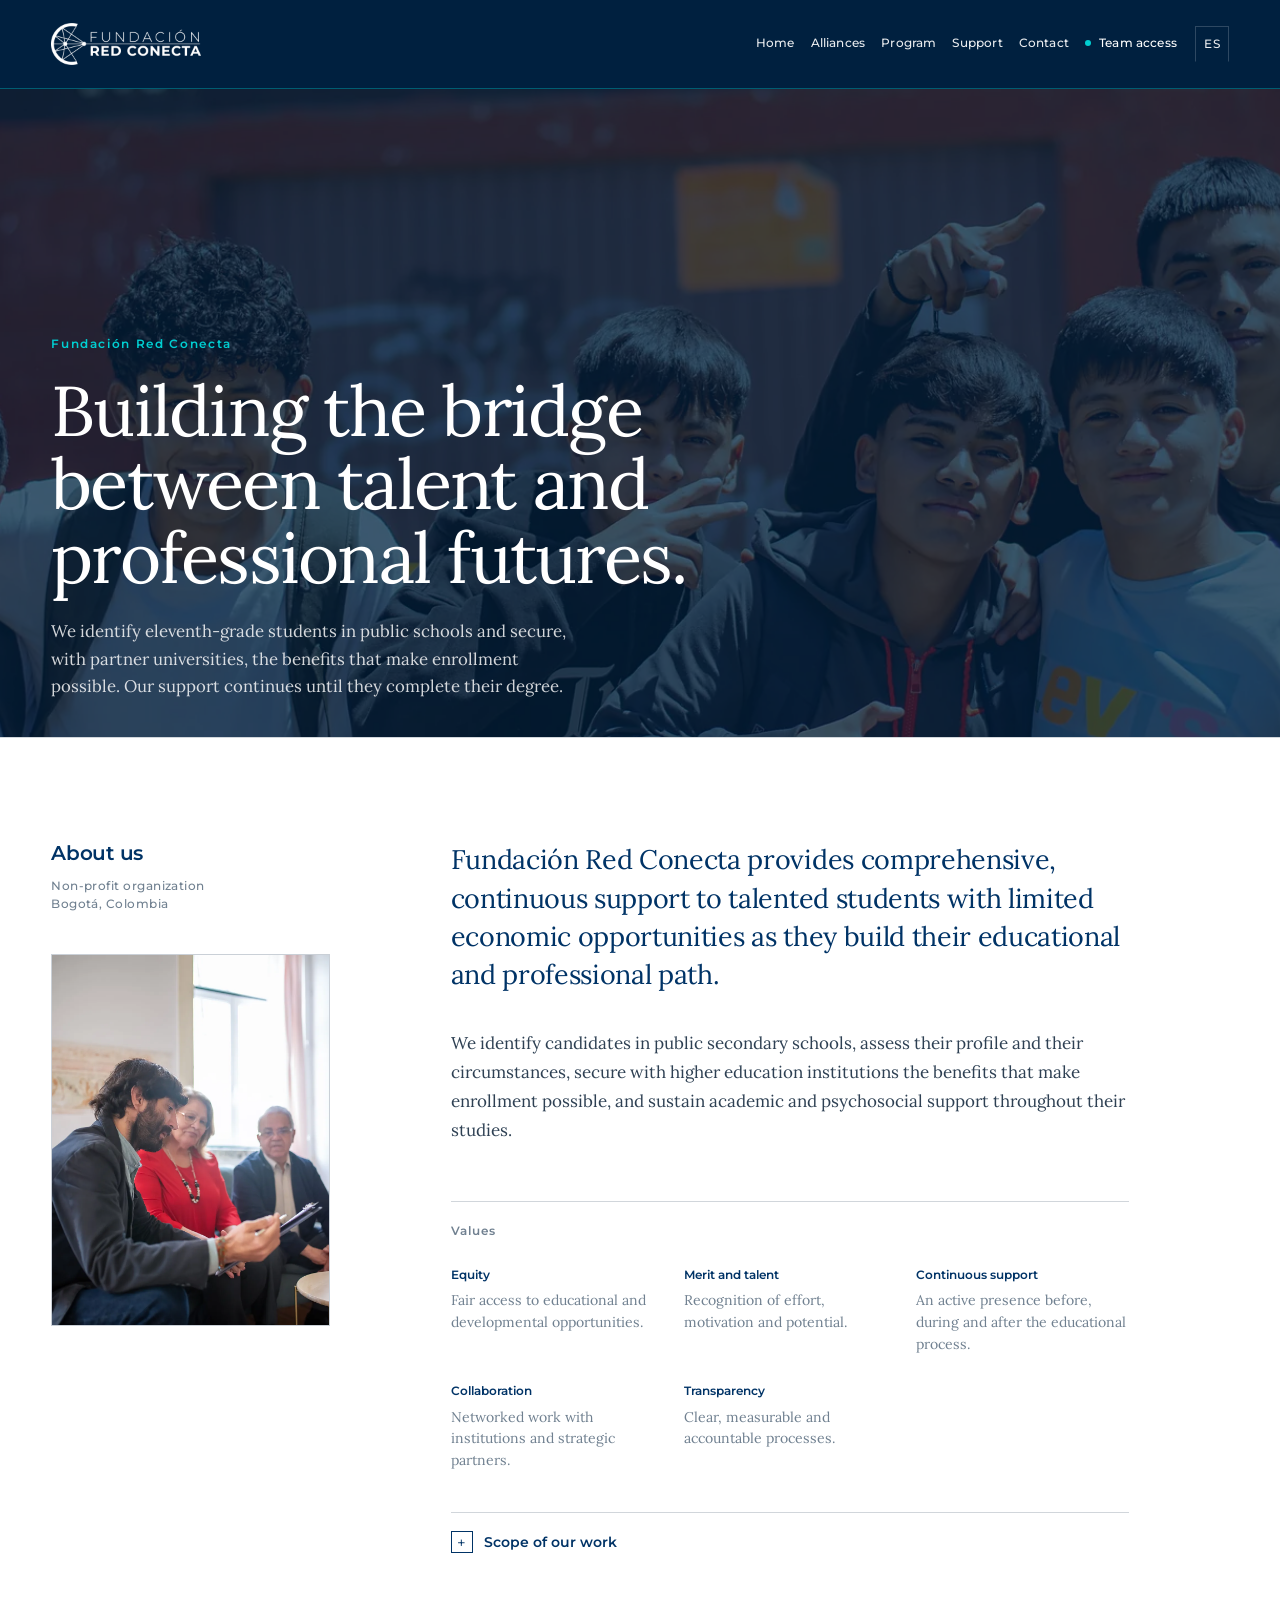
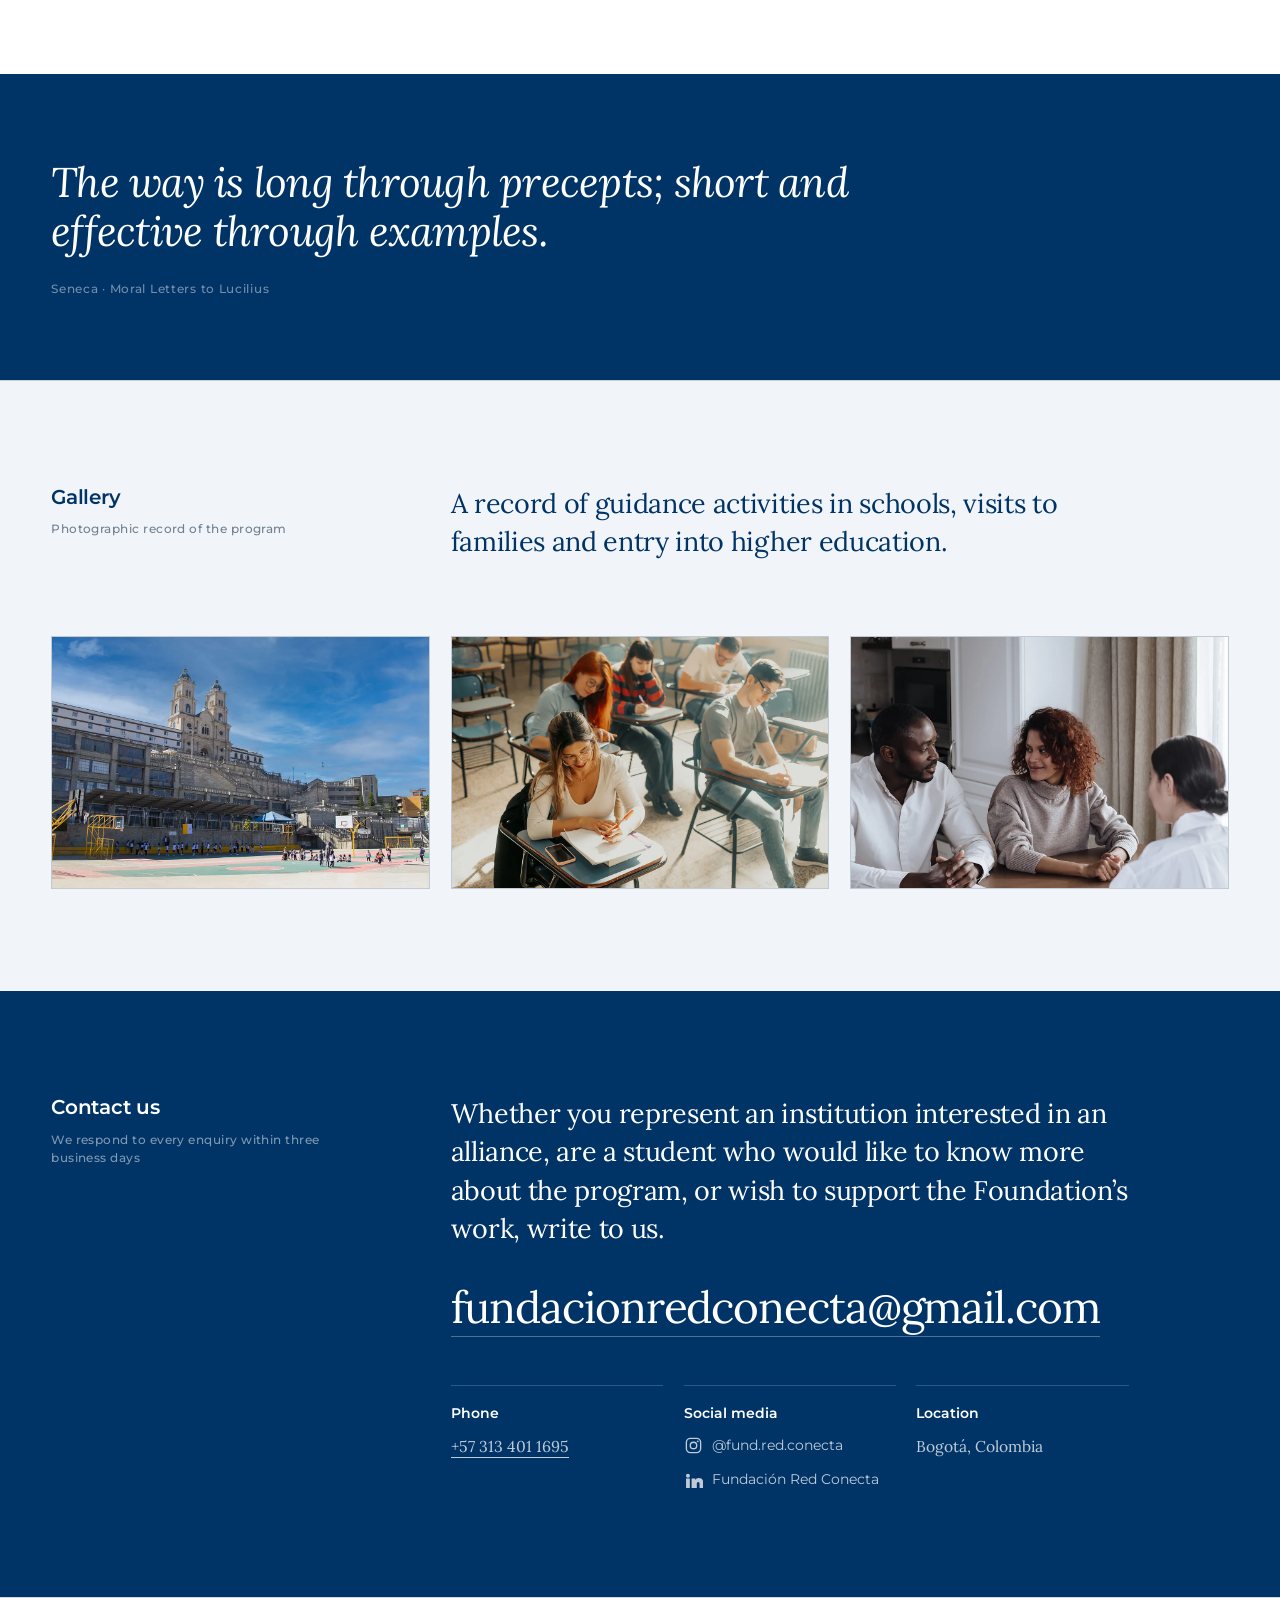
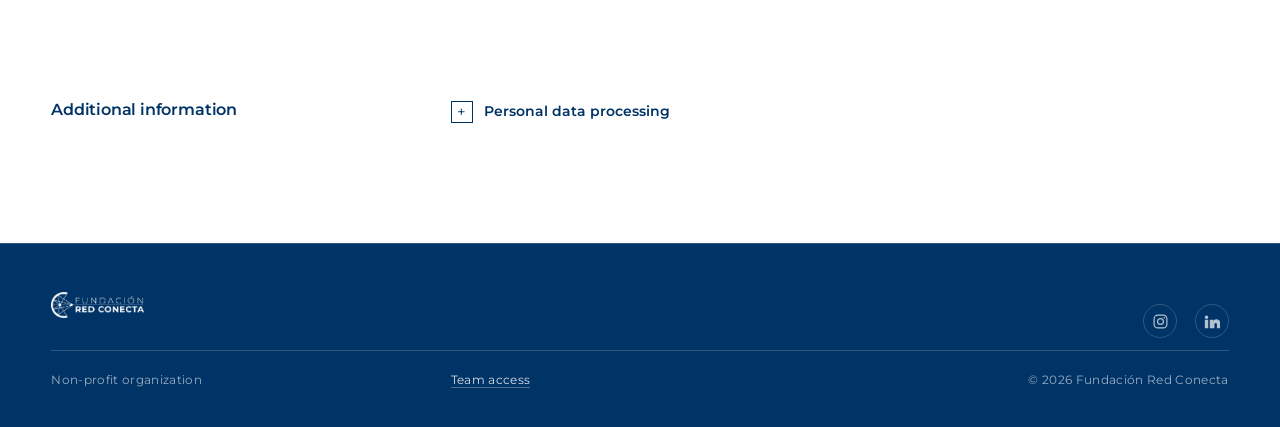
==== commit f4022531: "Add files via upload" ====
--- a/en/index.html
+++ b/en/index.html
@@ -17,485 +17,29 @@
 <meta property="og:locale" content="en_US">
 <meta property="og:url" content="https://fundacionredconecta.org/en">
 <meta property="og:title" content="Fundación Red Conecta — Building the bridge between talent and professional futures">
-<meta property="og:description" content="Articulamos colegios públicos con universidades para que estudiantes con talento accedan a la educación superior y se sostengan hasta graduarse.">
+<meta property="og:description" content="We connect public schools and universities so that talented students can access higher education and stay enrolled through graduation.">
 <meta property="og:image" content="https://fundacionredconecta.org/assets/fotos/compartir.jpg">
 <meta property="og:image:width" content="1200">
 <meta property="og:image:height" content="630">
-<meta property="og:image:alt" content="Eleventh-grade students outside their school">
 <meta name="twitter:card" content="summary_large_image">
-<meta name="twitter:title" content="Fundación Red Conecta">
-<meta name="twitter:description" content="Articulamos colegios públicos con universidades para que estudiantes con talento accedan a la educación superior y se sostengan hasta graduarse.">
-<meta name="twitter:image" content="https://fundacionredconecta.org/assets/fotos/compartir.jpg">
-
-<script type="application/ld+json">
-{
-  "@context": "https://schema.org",
-  "@type": "NGO",
-  "name": "Fundación Red Conecta",
-  "alternateName": "Red Conecta",
-  "url": "https://fundacionredconecta.org/en",
-  "logo": "https://fundacionredconecta.org/assets/favicon-512.png",
-  "image": "https://fundacionredconecta.org/assets/fotos/compartir.jpg",
-  "slogan": "Building the bridge between talent and professional futures",
-  "description": "A Colombian non-profit organization that connects public schools with higher education institutions to promote access, retention and the educational and professional development of talented students with limited economic opportunities.",
-  "email": "fundacionredconecta@gmail.com",
-  "telephone": "+573134011695",
-  "address": {
-    "@type": "PostalAddress",
-    "addressLocality": "Bogotá",
-    "addressCountry": "CO"
-  },
-  "areaServed": { "@type": "Country", "name": "Colombia" },
-  "sameAs": ["https://www.instagram.com/fund.red.conecta/"],
-  "knowsAbout": [
-    "access to higher education",
-    "student retention",
-    "career guidance",
-    "university dropout prevention",
-    "scholarships"
-  ]
-}
-</script>
 <link rel="preconnect" href="https://fonts.googleapis.com">
 <link rel="preconnect" href="https://fonts.gstatic.com" crossorigin>
 <link href="https://fonts.googleapis.com/css2?family=Montserrat:wght@400;500;600;700&family=Lora:ital,wght@0,400;0,500;1,400;1,500&display=swap" rel="stylesheet">
-<style>
-:root{
-  --tinta:#003366;
-  --indigo:#2E4053;
-  --turquesa:#00CED1;
-  --acero:#708090;
-  --nube:#F1F5F9;
-  --papel:#FFFFFF;
-  --hilo:rgba(112,128,144,.32);
-  --hilo-claro:rgba(255,255,255,.18);
-  --sans:'Montserrat',system-ui,sans-serif;
-  --serif:'Lora',Georgia,serif;
-  --margen:clamp(1.25rem,4vw,3.5rem);
-  --canal:clamp(.75rem,1.6vw,1.5rem);
-}
-*{box-sizing:border-box}
-html{scroll-behavior:smooth;-webkit-text-size-adjust:100%}
-body{
-  margin:0;background:var(--papel);color:var(--indigo);
-  font-family:var(--serif);font-size:1.0625rem;line-height:1.7;
-  -webkit-font-smoothing:antialiased;
-}
-img{max-width:100%;display:block}
-a{color:inherit}
-:focus-visible{outline:2px solid var(--turquesa);outline-offset:4px}
-
-/* ---------------- retícula ---------------- */
-.hoja{width:100%;padding-inline:var(--margen)}
-.malla{
-  display:grid;grid-template-columns:repeat(12,1fr);column-gap:var(--canal);
-  max-width:1560px;margin-inline:auto;
-}
-.col-rotulo{grid-column:1 / 4}
-.col-texto{grid-column:5 / 12}
-.col-ancho{grid-column:1 / -1}
-@media(max-width:900px){
-  .col-rotulo,.col-texto{grid-column:1 / -1}
-}
-
-/* micro-tipografía */
-.meta{
-  font-family:var(--sans);font-size:.72rem;font-weight:500;letter-spacing:.04em;
-  color:var(--acero);line-height:1.55;
-}
-.nodo::before{
-  content:"";display:inline-block;width:6px;height:6px;border-radius:50%;
-  background:var(--turquesa);margin-right:.55rem;vertical-align:.12em;
-}
-
-/* ---------------- cabecera ---------------- */
-.cabecera{
-  position:sticky;top:0;z-index:80;background:#00203F;
-  border-bottom:1px solid rgba(0,206,209,.35);
-}
-.cabecera .fila{display:flex;align-items:center;gap:2rem;height:88px;max-width:1560px;margin-inline:auto}
-.cabecera img{height:42px;width:auto}
-.nav{margin-left:auto;display:flex;align-items:center;gap:clamp(.7rem,1.25vw,1.5rem);flex-wrap:nowrap}
-.nav a{
-  font-family:var(--sans);font-size:.8rem;font-weight:500;letter-spacing:.015em;
-  color:rgba(255,255,255,.92);text-decoration:none;padding-block:.4rem;white-space:nowrap;
-  border-bottom:1px solid transparent;
-}
-.nav a:hover{color:#fff;border-bottom-color:var(--turquesa)}
-.nav .acceso{color:#fff}
-.nav .acceso::before{
-  content:"";display:inline-block;width:6px;height:6px;border-radius:50%;
-  background:var(--turquesa);margin-right:.5rem;vertical-align:.1em;
-}
-@media(max-width:1280px){.nav a{font-size:.76rem}}
-
-/* ---------------- portada ---------------- */
-.portada{
-  background:var(--tinta);color:#fff;
-  min-height:calc(100svh - 88px);display:flex;flex-direction:column;justify-content:flex-end;
-  padding-block:clamp(4rem,12vh,8rem) clamp(1.5rem,4vh,2.5rem);
-}
-.titular{
-  font-family:var(--serif);font-weight:400;
-  font-size:clamp(2.6rem,8.4vw,7.4rem);line-height:.98;letter-spacing:-.025em;
-  margin:0;
-}
-.titular .oculta{display:block;overflow:hidden}
-.titular .oculta > span{display:block;transform:translateY(102%);animation:sube .95s cubic-bezier(.22,1,.36,1) forwards}
-.titular .oculta:nth-child(1) > span{animation-delay:.05s}
-.titular .oculta:nth-child(3) > span{animation-delay:.22s}
-@keyframes sube{to{transform:translateY(0)}}
-.regla{
-  height:2px;background:var(--turquesa);margin:clamp(.9rem,2vw,1.6rem) 0;
-  width:100%;transform-origin:left;transform:scaleX(0);
-  animation:traza 1.1s cubic-bezier(.22,1,.36,1) .35s forwards;
-}
-@keyframes traza{to{transform:scaleX(1)}}
-@media(prefers-reduced-motion:reduce){
-  html{scroll-behavior:auto}
-  .titular .oculta > span{transform:none;animation:none}
-  .regla{transform:none;animation:none}
-}
-.entrada{
-  font-family:var(--sans);font-size:.74rem;font-weight:600;letter-spacing:.14em;
-  color:var(--turquesa);margin:0 0 clamp(2.5rem,8vh,5rem);
-}
-.pie-portada{
-  margin-top:clamp(2.5rem,7vh,4.5rem);padding-top:1.1rem;border-top:1px solid var(--hilo-claro);
-  display:grid;grid-template-columns:repeat(12,1fr);column-gap:var(--canal);row-gap:1.25rem;
-  max-width:1560px;margin-inline:auto;width:100%;
-}
-.pie-portada .bloque{grid-column:span 4}
-.pie-portada .bloque:last-child{grid-column:9 / -1}
-@media(max-width:900px){.pie-portada .bloque,.pie-portada .bloque:last-child{grid-column:1 / -1}}
-.pie-portada p{margin:0;color:rgba(255,255,255,.78);font-size:1rem;line-height:1.6}
-.pie-portada .meta{color:rgba(255,255,255,.5)}
-
-/* ---------------- secciones ---------------- */
-.seccion{border-top:1px solid var(--hilo);padding-block:clamp(3.5rem,8vw,7rem)}
-.seccion.oscura{background:var(--tinta);color:#fff;border-top-color:transparent}
-.seccion.suave{background:var(--nube)}
-.rotulo{position:sticky;top:118px;align-self:start}
-@media(max-width:900px){.rotulo{position:static;margin-bottom:2rem}}
-.rotulo h2{
-  font-family:var(--sans);font-size:1.28rem;font-weight:600;color:var(--tinta);
-  margin:0 0 .75rem;letter-spacing:-.012em;line-height:1.25;
-}
-.oscura .rotulo h2{color:#fff}
-.oscura .meta{color:rgba(255,255,255,.5)}
-
-.entradilla{
-  font-family:var(--serif);font-size:clamp(1.25rem,2.1vw,1.72rem);line-height:1.42;
-  color:var(--tinta);margin:0 0 2.25rem;letter-spacing:-.012em;
-}
-.oscura .entradilla{color:#fff}
-.parrafo{max-width:62ch;margin:0 0 1.3rem}
-.parrafo:last-child{margin-bottom:0}
-h3:not(.valor-titulo){
-  font-family:var(--sans);font-size:.82rem;font-weight:600;letter-spacing:.02em;
-  color:var(--tinta);margin:2.75rem 0 1rem;padding-top:.9rem;border-top:1px solid var(--hilo);
-}
-.oscura h3{color:#fff;border-top-color:var(--hilo-claro)}
-
-.lista{list-style:none;margin:0;padding:0;max-width:62ch}
-.lista li{padding:.7rem 0;border-bottom:1px solid var(--hilo);font-size:1.02rem;line-height:1.6}
-.oscura .lista li{border-bottom-color:var(--hilo-claro)}
-
-/* valores en tres columnas */
-.tercios{display:grid;grid-template-columns:repeat(3,1fr);column-gap:var(--canal);row-gap:2rem;margin-top:.5rem}
-@media(max-width:820px){.tercios{grid-template-columns:1fr}}
-.tercios > div{border-top:1px solid var(--hilo);padding-top:1rem}
-.tercios h4,.tercios h3{font-family:var(--sans);font-size:.88rem;font-weight:600;color:var(--tinta);margin:0 0 .5rem}
-.tercios p{margin:0;font-size:.98rem;line-height:1.6}
-
-/* ---------------- declaración ---------------- */
-.declaracion{background:var(--tinta);color:#fff;padding-block:clamp(3rem,6.5vw,5.25rem)}
-.declaracion p{
-  font-family:var(--serif);font-style:italic;font-weight:400;
-  font-size:clamp(1.4rem,3.35vw,2.6rem);line-height:1.18;letter-spacing:-.018em;
-  margin:0;max-width:36ch;
-}
-.declaracion .firma{
-  font-style:normal;font-family:var(--sans);font-size:.74rem;font-weight:500;
-  letter-spacing:.06em;color:rgba(255,255,255,.45);margin-top:1.75rem;max-width:none;
-}
-
-/* ---------------- ruta de 8 etapas ---------------- */
-.tira{display:grid;grid-template-columns:repeat(8,1fr);border-top:1px solid var(--hilo);margin-top:2.5rem}
-.tira button{
-  appearance:none;background:none;border:0;border-left:1px solid var(--hilo);
-  text-align:left;cursor:pointer;font-family:var(--sans);color:var(--acero);
-  padding:1.1rem .7rem 1.6rem;display:block;
-}
-.tira button:first-child{border-left:0}
-.tira button:hover{background:rgba(0,206,209,.07)}
-.tira .cifra{display:block;font-size:1.65rem;font-weight:700;color:var(--tinta);line-height:1;letter-spacing:-.03em}
-.tira .rot{display:block;font-size:.74rem;font-weight:500;margin-top:.6rem;line-height:1.3}
-.tira button[aria-selected="true"] .cifra{color:var(--turquesa)}
-.tira button[aria-selected="true"] .rot{color:var(--tinta);font-weight:600}
-.detalle{border-top:1px solid var(--tinta);padding-top:1.5rem;margin-top:0;display:none}
-.detalle.visible{display:block}
-.detalle .detalle-titulo{font-family:var(--sans);font-size:.95rem;font-weight:600;color:var(--tinta);margin:0 0 .7rem}
-.detalle p{margin:0;max-width:58ch}
-.tira-movil{display:none}
-@media(max-width:820px){
-  .tira,.detalle{display:none}
-  .tira-movil{display:block;margin-top:2rem;border-top:1px solid var(--hilo)}
-  .tira-movil > details{border-bottom:1px solid var(--hilo)}
-  .tira-movil > details > summary{
-    list-style:none;cursor:pointer;padding:1.05rem 0;display:flex;align-items:baseline;gap:.75rem;
-  }
-  .tira-movil > details > summary::-webkit-details-marker{display:none}
-  .tira-movil b{font-family:var(--sans);font-size:1rem;font-weight:700;color:var(--turquesa);letter-spacing:-.02em;flex:none}
-  .tira-movil strong{font-family:var(--sans);font-size:.95rem;font-weight:600;color:var(--tinta);flex:1}
-  .tira-movil summary .signo{
-    flex:none;display:inline-flex;align-items:center;justify-content:center;
-    width:20px;height:20px;border:1px solid var(--acero);color:var(--acero);
-    font-family:var(--sans);font-size:.9rem;line-height:1;
-  }
-  .tira-movil > details[open] summary .signo{background:var(--tinta);border-color:var(--tinta);color:#fff}
-  .tira-movil > details > span{display:block;font-size:1rem;line-height:1.6;padding:0 0 1.1rem 2.65rem}
-}
-
-/* ---------------- alianzas (tablas) ---------------- */
-.tabla{border-top:1px solid var(--tinta);margin-top:2.5rem}
-.tabla .fila{
-  display:grid;grid-template-columns:minmax(150px,1fr) 2.4fr;column-gap:var(--canal);
-  padding:1.15rem 0;border-bottom:1px solid var(--hilo);align-items:start;
-}
-.tabla .clave{font-family:var(--sans);font-size:.78rem;font-weight:600;color:var(--tinta);letter-spacing:.01em;padding-top:.2rem}
-.tabla .valor{margin:0}
-.tabla .valor ul{list-style:none;margin:0;padding:0}
-.tabla .valor li{padding:.28rem 0;line-height:1.6}
-@media(max-width:680px){
-  .tabla .fila{grid-template-columns:1fr;row-gap:.5rem}
-}
-.titulo-aliado{
-  font-family:var(--serif);font-size:clamp(1.5rem,3.2vw,2.4rem);font-weight:400;
-  letter-spacing:-.02em;color:var(--tinta);margin:4rem 0 0;line-height:1.15;
-}
-.titulo-aliado:first-of-type{margin-top:1rem}
-
-/* ---------------- bloque turquesa ---------------- */
-.turquesa{background:var(--turquesa);color:#00323a}
-.turquesa .rotulo h2{color:#00323a}
-.turquesa .meta{color:rgba(0,50,58,.6)}
-.turquesa .entradilla{color:#00323a}
-.turquesa h3{color:#00323a;border-top-color:rgba(0,50,58,.28)}
-.turquesa .lista li{border-bottom-color:rgba(0,50,58,.22)}
-.turquesa .titulo-grande{
-  font-family:var(--serif);font-size:clamp(2rem,5vw,3.6rem);line-height:1.05;
-  letter-spacing:-.025em;margin:0 0 2rem;font-weight:400;
-}
-
-/* ---------------- contacto ---------------- */
-.correo{
-  display:inline-block;font-family:var(--serif);font-weight:400;text-decoration:none;
-  font-size:clamp(1.25rem,3.5vw,2.75rem);line-height:1.1;letter-spacing:-.025em;
-  color:#fff;border-bottom:1px solid rgba(255,255,255,.3);padding-bottom:.1em;
-  word-break:break-word;
-}
-.correo:hover{color:var(--turquesa);border-bottom-color:var(--turquesa)}
-
-/* ---------------- pie ---------------- */
-.pie{background:var(--tinta);color:rgba(255,255,255,.6);padding-block:3rem 2.25rem;border-top:1px solid var(--hilo-claro)}
-.pie img{height:26px;width:auto;margin-bottom:2rem}
-.pie .fila{
-  display:grid;grid-template-columns:repeat(12,1fr);column-gap:var(--canal);row-gap:.75rem;
-  border-top:1px solid var(--hilo-claro);padding-top:1.25rem;
-}
-.pie .fila > span{grid-column:span 4;font-family:var(--sans);font-size:.72rem;letter-spacing:.03em}
-.pie .fila > span:last-child{text-align:right}
-@media(max-width:820px){
-  .pie .fila > span{grid-column:1 / -1}
-  .pie .fila > span:last-child{text-align:left}
-}
-.pie a{color:rgba(255,255,255,.85);text-decoration:none;border-bottom:1px solid rgba(255,255,255,.3)}
-.pie a:hover{color:var(--turquesa);border-bottom-color:var(--turquesa)}
-
-/* ---------------- imágenes ---------------- */
-.marco{
-  position:relative;display:block;overflow:hidden;margin:0;
-  background:rgba(0,51,102,.045);border:1px solid var(--hilo);
-}
-.oscura .marco,.declaracion .marco{background:rgba(255,255,255,.05);border-color:var(--hilo-claro)}
-.marco img{width:100%;height:100%;object-fit:cover;display:block}
-.marco.vacio img{display:none}
-.pauta{display:none}
-.marco.vacio .pauta{
-  display:flex;position:absolute;inset:0;flex-direction:column;align-items:center;justify-content:center;
-  gap:.35rem;padding:1.25rem;text-align:center;
-  font-family:var(--sans);font-size:.72rem;letter-spacing:.03em;color:var(--acero);line-height:1.5;
-}
-.pauta b{display:block;font-weight:600;color:var(--tinta);font-size:.78rem}
-figcaption{
-  margin-top:.85rem;font-family:var(--sans);font-size:.72rem;letter-spacing:.03em;
-  color:var(--acero);line-height:1.55;
-}
-
-/* banda a sangre completa */
-.banda{width:100%;padding:0;border:0}
-.banda .marco{border-left:0;border-right:0;aspect-ratio:21/9}
-.banda figcaption{padding-inline:var(--margen);max-width:1560px;margin-inline:auto;padding-top:0}
-@media(max-width:820px){.banda .marco{aspect-ratio:4/3}}
-
-/* galería */
-.galeria{display:grid;grid-template-columns:repeat(3,1fr);column-gap:var(--canal);row-gap:1.75rem;margin-top:2.5rem}
-.galeria img{width:100%;height:100%;object-fit:cover}
-.galeria .marco{aspect-ratio:3/2}
-@media(max-width:820px){.galeria{grid-template-columns:1fr}}
-
-/* franja de logotipos de aliados */
-.logos{display:grid;grid-template-columns:repeat(4,1fr);column-gap:var(--canal);row-gap:1.25rem;margin-top:1.5rem}
-.logos figure{margin:0}
-.logos .marco{aspect-ratio:3/2;background:none;border:0}
-.logos figcaption{margin-top:.9rem;color:var(--tinta);font-weight:600;text-align:center}
-.logos .pauta{font-size:.66rem;padding:.7rem;gap:.2rem}
-.logos .pauta b{font-size:.66rem;word-break:break-all}
-.logos img{width:100%;height:100%;object-fit:contain;padding:.5rem 1.25rem}
-@media(max-width:680px){.logos{grid-template-columns:repeat(2,1fr)}}
-
-/* retrato dentro de la retícula */
-.retrato{margin-top:2.5rem}
-.retrato .marco{aspect-ratio:3/4}
-
-/* ---------------- valores discretos ---------------- */
-.bloque-valores{margin-top:3.5rem;padding-top:1.25rem;border-top:1px solid var(--hilo)}
-.valores-min{
-  display:grid;grid-template-columns:repeat(3,1fr);column-gap:var(--canal);row-gap:1.5rem;
-  margin-top:1.4rem;
-}
-@media(max-width:820px){.valores-min{grid-template-columns:1fr;row-gap:1.25rem}}
-.valores-min h3{font-family:var(--sans);font-size:.78rem;font-weight:600;color:var(--tinta);margin:0 0 .35rem}
-.valores-min p{margin:0;font-size:.88rem;line-height:1.55;color:var(--acero)}
-.rotulo-min{
-  font-family:var(--sans);font-size:.72rem;font-weight:600;letter-spacing:.09em;
-  color:var(--acero);margin:0;
-}
-
-/* ---------------- bloque desplegable ---------------- */
-details.mas{margin-top:2.5rem;border-top:1px solid var(--hilo)}
-.turquesa details.mas{border-top-color:rgba(0,50,58,.28)}
-details.mas summary{
-  list-style:none;cursor:pointer;padding:1.1rem 0;
-  font-family:var(--sans);font-size:.85rem;font-weight:600;color:var(--tinta);
-  display:flex;align-items:center;gap:.7rem;
-}
-details.mas summary::-webkit-details-marker{display:none}
-details.mas summary::before{
-  content:"+";display:inline-flex;align-items:center;justify-content:center;
-  width:20px;height:20px;border:1px solid currentColor;font-weight:400;font-size:.95rem;line-height:1;
-}
-details.mas[open] summary::before{content:"–"}
-.turquesa details.mas summary{color:#00323a}
-details.mas .contenido{padding-bottom:1.5rem;max-width:62ch}
-details.mas .contenido h3.valor-titulo{
-  font-family:var(--sans);font-size:.78rem;font-weight:600;margin:1.6rem 0 .5rem;
-  color:var(--tinta);letter-spacing:.01em;
-}
-.turquesa details.mas .contenido h3.valor-titulo{color:#00323a}
-details.mas .contenido h3:first-child{margin-top:0}
-details.mas .contenido p{margin:0;line-height:1.65;font-size:.98rem}
-
-/* enlace dentro de textos */
-.enlace-texto{color:inherit;border-bottom:1px solid currentColor;text-decoration:none;padding-bottom:1px}
-.enlace-texto:hover{color:var(--turquesa);border-bottom-color:var(--turquesa)}
-.turquesa .enlace-texto:hover{color:#003d47;border-bottom-color:#003d47}
-
-/* etiqueta transversal en la tira */
-.tira .marca{
-  display:block;font-size:.6rem;font-weight:700;letter-spacing:.09em;
-  color:var(--turquesa);margin-top:.4rem;
-}
-.tira .abrir{
-  display:inline-flex;align-items:center;justify-content:center;
-  width:20px;height:20px;margin-top:.9rem;
-  border:1px solid var(--acero);color:var(--acero);
-  font-size:.9rem;font-weight:400;line-height:1;
-}
-.tira button:hover .abrir{border-color:var(--tinta);color:var(--tinta)}
-.tira button[aria-selected="true"] .abrir{background:var(--tinta);border-color:var(--tinta);color:#fff}
-
-/* ---------------- menú en celular ---------------- */
-.hamburguesa{
-  display:none;margin-left:auto;background:none;border:0;padding:.6rem .1rem;
-  cursor:pointer;width:34px;height:34px;flex-direction:column;justify-content:center;gap:5px;
-}
-.hamburguesa span{display:block;width:24px;height:2px;background:#fff;transition:transform .3s,opacity .2s}
-.hamburguesa[aria-expanded="true"] span:nth-child(1){transform:translateY(7px) rotate(45deg)}
-.hamburguesa[aria-expanded="true"] span:nth-child(2){opacity:0}
-.hamburguesa[aria-expanded="true"] span:nth-child(3){transform:translateY(-7px) rotate(-45deg)}
-
-#panel-menu{
-  position:fixed;inset:0;z-index:70;background:var(--tinta);
-  display:none;flex-direction:column;padding:calc(88px + 2rem) var(--margen) 2.5rem;overflow-y:auto;
-}
-#panel-menu.abierto{display:flex}
-#panel-menu nav{display:flex;flex-direction:column}
-#panel-menu a{
-  font-family:var(--serif);font-size:clamp(1.5rem,6.5vw,2.1rem);font-weight:400;
-  letter-spacing:-.02em;color:#fff;text-decoration:none;
-  padding:.85rem 0;border-bottom:1px solid var(--hilo-claro);
-  opacity:0;transform:translateY(12px);
-  animation:entraMenu .45s cubic-bezier(.22,1,.36,1) forwards;
-}
-#panel-menu a:last-child{border-bottom:0;color:var(--turquesa)}
-@keyframes entraMenu{to{opacity:1;transform:translateY(0)}}
-@media(prefers-reduced-motion:reduce){
-  #panel-menu a{opacity:1;transform:none;animation:none}
-  .hamburguesa span{transition:none}
-}
-body.sin-scroll{overflow:hidden}
-
-@media(max-width:980px){
-  .hamburguesa{display:flex}
-  .nav{display:none}
-}
-
-/* ---------------- redes sociales ---------------- */
-.redes{display:flex;flex-direction:column;gap:.55rem;margin:0}
-.red{
-  display:inline-flex;align-items:center;gap:.6rem;text-decoration:none;
-  font-family:var(--sans);font-size:.88rem;color:rgba(255,255,255,.75);
-  width:fit-content;border-bottom:1px solid transparent;padding-bottom:1px;
-}
-.red svg{width:19px;height:19px;flex:none}
-.red:hover{color:var(--turquesa);border-bottom-color:var(--turquesa)}
-
-.pie-cabeza{display:flex;align-items:center;justify-content:space-between;gap:1.5rem;flex-wrap:wrap}
-.redes-pie{display:flex;gap:1.1rem;align-items:center}
-.redes-pie a{
-  display:inline-flex;align-items:center;justify-content:center;
-  width:34px;height:34px;color:rgba(255,255,255,.7);
-  border:1px solid var(--hilo-claro);border-radius:50%;text-decoration:none;
-}
-.redes-pie a:hover{color:var(--turquesa);border-color:rgba(0,206,209,.55)}
-.redes-pie svg{width:17px;height:17px}
-
-.idioma{
-  font-family:var(--sans);font-size:.72rem;font-weight:600;letter-spacing:.05em;
-  color:rgba(255,255,255,.55);text-decoration:none;padding:.3rem .5rem;
-  border:1px solid var(--hilo-claro);margin-left:.15rem;
-}
-.idioma:hover{color:#fff;border-color:rgba(0,206,209,.55)}
-@media(max-width:980px){.nav .idioma{display:inline-block}}
-</style>
+<link rel="stylesheet" href="/assets/estilo.css">
 </head>
 <body>
 
 <header class="cabecera">
   <div class="hoja">
     <div class="fila">
-      <a href="#inicio" aria-label="Fundación Red Conecta, home"><img src="/assets/logo-blanco.webp" alt="Fundación Red Conecta" width="900" height="252" loading="eager" decoding="async" fetchpriority="high"></a>
+      <a href="/en" aria-label="Fundación Red Conecta, home"><img src="/assets/logo-blanco.webp" alt="Fundación Red Conecta" width="900" height="252" loading="eager" decoding="async" fetchpriority="high"></a>
       <nav class="nav">
-        <a href="#quienes">About us</a>
-        <a href="#operamos">How we work</a>
-        <a href="#colegios">Schools</a>
-        <a href="#universidades">Universities</a>
-        <a href="#circulo">Program</a>
-        <a href="#apadrinar">Sponsor</a>
+        <a href="/en" aria-current="page">Home</a>
+        <a href="/en/alianzas">Alliances</a>
+        <a href="/en/programa">Program</a>
+        <a href="/en/apoyar">Support</a>
         <a href="#contacto">Contact</a>
-        <a class="acceso" href="/acceso.html">Team access</a>
+        <a class="acceso" href="/acceso">Team access</a>
         <a class="idioma" href="/" hreflang="es" lang="es">ES</a>
       </nav>
       <button class="hamburguesa" id="btn-menu" type="button"
@@ -510,32 +54,17 @@
   <nav id="enlaces-menu"></nav>
 </div>
 
-<!-- ============ PORTADA ============ -->
-<section class="portada">
-  <div class="hoja" style="width:100%">
+<main>
+<section class="heroe">
+  <img class="fondo" src="/assets/fotos/apertura.webp" alt="Secondary students outside their school" width="2000" height="857" fetchpriority="high" decoding="async">
+  <div class="velo"></div>
+  <div class="hoja">
     <div style="max-width:1560px;margin-inline:auto">
       <p class="entrada">Fundación Red Conecta</p>
-      <h1 class="titular">
-        <span class="oculta"><span>Building the bridge</span></span>
-        <div class="regla" aria-hidden="true"></div>
-        <span class="oculta"><span>between talent and professional futures.</span></span>
-      </h1>
-    </div>
-    <div class="pie-portada">
-      <div class="bloque">
-        <p>We identify eleventh-grade students in public schools and secure, together with partner universities, the benefits that make their enrollment possible. Our support continues until they complete their degree, and through their transition into professional life.</p>
-      </div>
-      <div class="bloque">
-        <p class="meta">Non-profit organization<br>Bogotá, Colombia</p>
-      </div>
-    </div>
-  </div>
-</section>
-
-
-<!-- ============ IMAGEN DE APERTURA ============ -->
-<section class="banda">
-  <figure class="marco "><img src="/assets/fotos/apertura.webp" alt="A group of secondary students outside their school" onerror="this.closest('.marco').classList.add('vacio')" width="2000" height="857" loading="eager" decoding="async" fetchpriority="high"><span class="pauta"><b>assets/fotos/apertura.jpg</b>2400 × 1030 px · horizontal</span></figure>
+      <h1>Building the bridge between talent and professional futures.</h1>
+      <p class="bajada">We identify eleventh-grade students in public schools and secure, with partner universities, the benefits that make enrollment possible. Our support continues until they complete their degree.</p>
+    </div>
+  </div>
 </section>
 
 <!-- ============ QUIÉNES SOMOS ============ -->
@@ -613,254 +142,8 @@
   </div>
 </section>
 
-<!-- ============ CÓMO OPERAMOS ============ -->
-<section class="seccion" id="operamos">
-  <div class="hoja">
-    <div class="malla">
-      <div class="col-rotulo rotulo">
-        <h2>How we work</h2>
-        <p class="meta">An eight-phase methodology. Select one to read its description.</p>
-      </div>
-      <div class="col-texto">
-        <p class="entradilla">We establish alliances with secondary schools and higher education institutions, and run a phased methodology that brings both together around a single student.</p>
-        <p class="parrafo">Each phase has defined objectives, its own instruments and verifiable decision criteria. Methodological detail is shared with partner institutions within the framework of the corresponding agreement.</p>
-      </div>
-      <div class="col-ancho">
-        <div class="tira" id="tira" role="tablist" aria-label="Etapas del proceso"></div>
-      </div>
-      <div class="col-ancho">
-        <div class="detalle" id="detalle" role="region" aria-live="polite">
-          <p class="detalle-titulo" id="detalle-titulo"></p>
-          <p id="detalle-texto"></p>
-        </div>
-        <div class="tira-movil" id="tira-movil"></div>
-      </div>
-    </div>
-  </div>
-</section>
-
-<!-- ============ IMAGEN DEL PROCESO ============ -->
-<section class="banda">
-  <figure class="marco "><img src="/assets/fotos/proceso.webp" alt="Students walking across a university campus" onerror="this.closest('.marco').classList.add('vacio')" width="1800" height="771" loading="lazy" decoding="async"><span class="pauta"><b>assets/fotos/proceso.jpg</b>2400 × 1030 px · horizontal</span></figure>
-</section>
-
-<!-- ============ COLEGIOS ============ -->
-<section class="seccion suave" id="colegios">
-  <div class="hoja">
-    <div class="malla">
-      <div class="col-rotulo rotulo">
-        <h2>Schools</h2>
-        <p class="meta">Secondary education institutions</p>
-      </div>
-      <div class="col-texto">
-        <p class="entradilla">Comprehensive support for eleventh-grade students, at no cost to the institution.</p>
-
-        <div class="tabla">
-          <div class="fila">
-            <div class="clave">How it is formalized</div>
-            <p class="valor">An institutional agreement defining scope, participating groups, schedule, responsibilities and data handling.</p>
-          </div>
-          <div class="fila">
-            <div class="clave">What we provide</div>
-            <div class="valor"><ul>
-              <li class="nodo">Individual assessment and work plan for each student.</li>
-              <li class="nodo">Career guidance and measurement of outcomes.</li>
-              <li class="nodo">Progress report for the institution.</li>
-              <li class="nodo">A continuity path with partner higher education institutions.</li>
-            </ul></div>
-          </div>
-          <div class="fila">
-            <div class="clave">What we ask for</div>
-            <div class="valor"><ul>
-              <li class="nodo">Space and scheduling for the sessions.</li>
-              <li class="nodo">An institutional contact in counseling or academic coordination.</li>
-              <li class="nodo">Support in recruitment and in communication with guardians.</li>
-              <li class="nodo">Management of the required informed consents.</li>
-            </ul></div>
-          </div>
-        </div>
-      </div>
-    </div>
-  </div>
-</section>
-
-<!-- ============ UNIVERSIDADES ============ -->
-<section class="seccion" id="universidades">
-  <div class="hoja">
-    <div class="malla">
-      <div class="col-rotulo rotulo">
-        <h2>Universities</h2>
-        <p class="meta">Higher education institutions</p>
-      </div>
-      <div class="col-texto">
-        <p class="entradilla">Formal alliances aimed at reducing student dropout and at giving measurable substance to social responsibility commitments.</p>
-
-        <div class="tabla">
-          <div class="fila">
-            <div class="clave">How it is formalized</div>
-            <p class="valor">An agreement defining the number and nature of the access benefits: scholarships, priority places, discounts, fee waivers or welfare support. These are always administered by the institution, under its own policies.</p>
-          </div>
-          <div class="fila">
-            <div class="clave">What we provide</div>
-            <div class="valor"><ul>
-              <li class="nodo">Candidates with a prior assessment and documented evaluation of profile and context.</li>
-              <li class="nodo">Academic and psychosocial support throughout the agreement.</li>
-              <li class="nodo">Management of early dropout warnings.</li>
-              <li class="nodo">Retention and performance reports, useful for institutional self-assessment.</li>
-            </ul></div>
-          </div>
-          <div class="fila">
-            <div class="clave">What we ask for</div>
-            <div class="valor"><ul>
-              <li class="nodo">The number of access benefits and their renewal conditions.</li>
-              <li class="nodo">An institutional contact for admissions and monitoring.</li>
-              <li class="nodo">Requirements, calendars and indirect costs of the program.</li>
-              <li class="nodo">A joint evaluation at the end of each academic period.</li>
-            </ul></div>
-          </div>
-        </div>
-      </div>
-    </div>
-  </div>
-</section>
-
-
-<!-- ============ OTROS SERVICIOS ============ -->
-<section class="seccion suave" id="servicios">
-  <div class="hoja">
-    <div class="malla">
-      <div class="col-rotulo rotulo">
-        <h2>Complementary services</h2>
-        <p class="meta">Components of the process, available separately</p>
-      </div>
-      <div class="col-texto">
-        <p class="entradilla">Dropout does not begin at university. It begins before enrollment.</p>
-
-        <p class="parrafo">Scholarship calls assess what fits on a form: grades, test scores and socioeconomic classification. Those figures cannot anticipate whether a student will be able to sustain their studies, and no admissions office has the means to gather the ones that can.</p>
-
-        <p class="parrafo">For institutions that do not require the full alliance, the components of the process are available separately: strengthening the selection of scholarship recipients, career guidance in eleventh grade, or post-enrollment support.</p>
-
-        <p class="entradilla" style="margin:2.5rem 0 0">Terms are defined jointly, according to scope and number of students.</p>
-      </div>
-    </div>
-  </div>
-</section>
-
-<!-- ============ ALIADOS ============ -->
-<section class="seccion" id="aliados">
-  <div class="hoja">
-    <div class="malla">
-      <div class="col-rotulo rotulo">
-        <h2>Partners</h2>
-        <p class="meta">Current agreements</p>
-      </div>
-      <div class="col-texto">
-        <p class="entradilla">The Foundation currently maintains four active alliances with higher education institutions, secondary schools and organizations that complement our support work.</p>
-        <div class="logos">
-          <figure class="aliado">
-            <div class="marco"><img src="/assets/logos/politecnico-grancolombiano.webp" alt="Politécnico Grancolombiano"
-              onerror="this.closest('.marco').classList.add('vacio')" width="420" height="238" loading="lazy" decoding="async"><span class="pauta"><b>assets/logos/politecnico-grancolombiano</b>Transparent SVG or PNG</span></div>
-            <figcaption>Politécnico Grancolombiano</figcaption>
-          </figure>
-          <figure class="aliado">
-            <div class="marco"><img src="/assets/logos/ie-pablo-neruda.webp" alt="I.E. Pablo Neruda"
-              onerror="this.closest('.marco').classList.add('vacio')" width="330" height="345" loading="lazy" decoding="async"><span class="pauta"><b>assets/logos/ie-pablo-neruda</b>Transparent SVG or PNG</span></div>
-            <figcaption>I.E. Pablo Neruda</figcaption>
-          </figure>
-          <figure class="aliado">
-            <div class="marco"><img src="/assets/logos/griky.webp" alt="Griky"
-              onerror="this.closest('.marco').classList.add('vacio')" width="420" height="147" loading="lazy" decoding="async"><span class="pauta"><b>assets/logos/griky</b>Transparent SVG or PNG</span></div>
-            <figcaption>Griky</figcaption>
-          </figure>
-          <figure class="aliado">
-            <div class="marco"><img src="/assets/logos/fundacion-fernando-murillo.webp" alt="Fundación Fernando Murillo"
-              onerror="this.closest('.marco').classList.add('vacio')" width="420" height="143" loading="lazy" decoding="async"><span class="pauta"><b>assets/logos/fundacion-fernando-murillo</b>Transparent SVG or PNG</span></div>
-            <figcaption>Fundación Fernando Murillo</figcaption>
-          </figure>
-        </div>
-      </div>
-    </div>
-  </div>
-</section>
-
-<!-- ============ CÍRCULO DE CONTRIBUCIÓN ============ -->
-<section class="seccion turquesa" id="circulo">
-  <div class="hoja">
-    <div class="malla">
-      <div class="col-rotulo rotulo">
-        <h2>Circle of Contribution and Experience</h2>
-        <p class="meta">A model of shared educational responsibility</p>
-      </div>
-      <div class="col-texto">
-        <p class="titulo-grande">Receive, learn, contribute.</p>
-
-        <p class="parrafo">Every beneficiary joins the Foundation and makes an in-kind contribution of an educational nature, defined according to their own skills: academic tutoring, design, communications, production of learning resources or administrative support.</p>
-
-        <p class="parrafo">The purpose is not financial. A student who enrolls without prior experience usually graduates years later with a degree and no demonstrable track record. The Circle addresses that gap from the first semester: by the time they finish their studies, the beneficiary has deliverables, references and a verifiable record of work.</p>
-
-        <p class="parrafo">Beneficiaries from earlier cohorts take part as tutors and mentors for the following ones, which builds a community of peer support.</p>
-
-        <details class="mas">
-          <summary>Scope and conditions of the program</summary>
-          <div class="contenido">
-            <h3 class="valor-titulo">Nature of the relationship</h3>
-            <p>The contribution is formalized in the Enrollment Agreement and in an individual plan signed by both parties. It consists of an in-kind, educational contribution in return for the access benefits secured with partner institutions. It does not constitute an employment relationship, does not generate wages or social benefits, and does not replace the functions of the Foundation’s own staff.</p>
-
-            <h3 class="valor-titulo">Time commitment and student protection</h3>
-            <p>The individual plan sets a reasonable time commitment relative to the academic workload of the period, and is reduced, rescheduled or suspended whenever the student’s academic, health or personal circumstances require it. The contribution never operates as a sanction or as financial consideration.</p>
-
-            <h3 class="valor-titulo">Continuity of the benefit</h3>
-            <p>Renewal of the access benefit depends on the academic commitments agreed with the higher education institution, not on the volume of the contribution made.</p>
-          </div>
-        </details>
-      </div>
-    </div>
-  </div>
-</section>
-
-
-<!-- ============ APADRINAMIENTO ============ -->
-<section class="seccion suave" id="apadrinar">
-  <div class="hoja">
-    <div class="malla">
-      <div class="col-rotulo rotulo">
-        <h2>Sponsorship Program</h2>
-        <p class="meta">Support a student’s journey</p>
-      </div>
-      <div class="col-texto">
-        <p class="entradilla">You can support a student from the moment they enter higher education until they graduate.</p>
-
-        <p class="parrafo">The access benefit covers tuition. Sustaining a degree also requires the everyday: the fare to campus, meals, materials, a connection to study at home. When those are missing, the student does not drop out because of poor performance. They drop out even while doing well.</p>
-
-        <p class="parrafo">Most of your contribution goes directly to the student, according to the needs identified during their assessment. A smaller share sustains the Foundation’s operation, and that proportion is disclosed to you when you join and accounted for in the reports.</p>
-
-        <p class="parrafo">That share is not an abstract administrative cost. It is what keeps the student from being alone: psychological support when the pressure builds, tutoring when a subject becomes difficult, academic monitoring term after term, a sustained relationship with their family. Our students do not need resources alone. They need someone paying attention, and that has to be sustained too.</p>
-
-        <p class="parrafo">You will receive regular updates on that student’s progress and on how the resources you contributed were used.</p>
-
-        <details class="mas">
-          <summary>Sponsorship conditions</summary>
-          <div class="contenido">
-            <h3 class="valor-titulo">Student protection</h3>
-            <p>The relationship is managed entirely through the Foundation. No direct contact is established between sponsor and student without the express authorization of the guardian in the case of minors, and under no circumstances are sensitive data or identifying information shared without prior consent.</p>
-
-            <h3 class="valor-titulo">Use of contributions</h3>
-            <p>Contributions are not handed over in cash to the student or their family. They are executed through direct payments to third parties or to the educational institution, according to the needs documented in each beneficiary’s support plan.</p>
-
-            <h3 class="valor-titulo">Scope of the relationship</h3>
-            <p>Sponsorship does not confer any influence over the selection of beneficiaries, over the student’s academic decisions or over the Foundation’s operation. It is agreed for academic periods and is renewable by mutual agreement.</p>
-
-            <h3 class="valor-titulo">Transparency</h3>
-            <p>Each sponsorship is formalized in writing, specifying the use of the resources, the exact proportion directed to the student and to operations, the frequency of reports and the conditions for termination.</p>
-          </div>
-        </details>
-      </div>
-    </div>
-  </div>
-</section>
-
 <!-- ============ GALERÍA ============ -->
-<section class="seccion" id="galeria">
+<section class="seccion suave" id="galeria">
   <div class="hoja">
     <div class="malla">
       <div class="col-rotulo rotulo">
@@ -890,7 +173,7 @@
         <p class="meta">We respond to every enquiry within three business days</p>
       </div>
       <div class="col-texto">
-        <p class="entradilla">Whether you represent an institution interested in an alliance, are a student who would like to know more about the program, or wish to sponsor a beneficiary, write to us.</p>
+        <p class="entradilla">Whether you represent an institution interested in an alliance, are a student who would like to know more about the program, or wish to support the Foundation&rsquo;s work, write to us.</p>
         <a class="correo" href="mailto:fundacionredconecta@gmail.com">fundacionredconecta@gmail.com</a>
         <div class="tercios" style="margin-top:3rem">
           <div style="border-top-color:var(--hilo-claro)">
@@ -933,7 +216,6 @@
     </div>
   </div>
 </section>
-
 </main>
 
 <footer class="pie">
@@ -942,13 +224,13 @@
       <div class="pie-cabeza">
         <img src="/assets/logo-blanco.webp" alt="Fundación Red Conecta" width="900" height="252" loading="lazy" decoding="async">
         <div class="redes-pie">
-          <a href="https://www.instagram.com/fund.red.conecta/" target="_blank" rel="noopener" aria-label="Fundación Red Conecta on Instagram"><svg viewBox="0 0 24 24" fill="none" stroke="currentColor" stroke-width="1.7" stroke-linecap="round" aria-hidden="true"><rect x="3" y="3" width="18" height="18" rx="5.2"/><circle cx="12" cy="12" r="4.1"/><circle cx="17.3" cy="6.7" r="1.15" fill="currentColor" stroke="none"/></svg></a>
-          <a href="https://www.linkedin.com/company/fundacion-red-conecta/" target="_blank" rel="noopener" aria-label="Fundación Red Conecta on LinkedIn"><svg viewBox="0 0 24 24" fill="currentColor" aria-hidden="true"><path d="M4.98 3.5a2.5 2.5 0 1 1 0 5 2.5 2.5 0 0 1 0-5zM2.6 9.6h4.75v11.9H2.6V9.6zM9.6 9.6h4.55v1.63h.07c.63-1.2 2.18-2.46 4.49-2.46 4.8 0 5.69 3.16 5.69 7.27v5.46h-4.75v-4.84c0-1.16-.02-2.65-1.61-2.65-1.62 0-1.87 1.26-1.87 2.57v4.92H9.6V9.6z"/></svg></a>
+          <a href="https://www.instagram.com/fund.red.conecta/" target="_blank" rel="noopener" aria-label="Instagram"><svg viewBox="0 0 24 24" fill="none" stroke="currentColor" stroke-width="1.7" stroke-linecap="round" aria-hidden="true"><rect x="3" y="3" width="18" height="18" rx="5.2"/><circle cx="12" cy="12" r="4.1"/><circle cx="17.3" cy="6.7" r="1.15" fill="currentColor" stroke="none"/></svg></a>
+          <a href="https://www.linkedin.com/company/fundacion-red-conecta/" target="_blank" rel="noopener" aria-label="LinkedIn"><svg viewBox="0 0 24 24" fill="currentColor" aria-hidden="true"><path d="M4.98 3.5a2.5 2.5 0 1 1 0 5 2.5 2.5 0 0 1 0-5zM2.6 9.6h4.75v11.9H2.6V9.6zM9.6 9.6h4.55v1.63h.07c.63-1.2 2.18-2.46 4.49-2.46 4.8 0 5.69 3.16 5.69 7.27v5.46h-4.75v-4.84c0-1.16-.02-2.65-1.61-2.65-1.62 0-1.87 1.26-1.87 2.57v4.92H9.6V9.6z"/></svg></a>
         </div>
       </div>
       <div class="fila">
         <span>Non-profit organization</span>
-        <span><a href="/acceso.html">Team access</a></span>
+        <span><a href="/acceso">Team access</a></span>
         <span>© <span id="anio"></span> Fundación Red Conecta</span>
       </div>
     </div>
@@ -958,131 +240,22 @@
 <script>
 document.getElementById('anio').textContent = new Date().getFullYear();
 
-/* ---------- menú de celular ---------- */
 (function(){
   const btn    = document.getElementById('btn-menu');
   const panel  = document.getElementById('panel-menu');
   const destino= document.getElementById('enlaces-menu');
-
-  // los enlaces se copian del menú principal: una sola fuente de verdad
   document.querySelectorAll('.nav a').forEach((a,i)=>{
     const c = a.cloneNode(true);
     c.style.animationDelay = (0.04 * i) + 's';
     c.addEventListener('click', cerrar);
     destino.appendChild(c);
   });
-
-  function abrir(){
-    panel.classList.add('abierto');
-    btn.setAttribute('aria-expanded','true');
-    btn.setAttribute('aria-label','Close menu');
-    document.body.classList.add('sin-scroll');
-  }
-  function cerrar(){
-    panel.classList.remove('abierto');
-    btn.setAttribute('aria-expanded','false');
-    btn.setAttribute('aria-label','Open menu');
-    document.body.classList.remove('sin-scroll');
-  }
+  function abrir(){ panel.classList.add('abierto'); btn.setAttribute('aria-expanded','true'); document.body.classList.add('sin-scroll'); }
+  function cerrar(){ panel.classList.remove('abierto'); btn.setAttribute('aria-expanded','false'); document.body.classList.remove('sin-scroll'); }
   btn.addEventListener('click', ()=> panel.classList.contains('abierto') ? cerrar() : abrir());
   document.addEventListener('keydown', e=>{ if(e.key === 'Escape') cerrar(); });
   window.addEventListener('resize', ()=>{ if(window.innerWidth > 980) cerrar(); });
 })();
-
-const ETAPAS = [
-  {
-    t:"Institutional alliances", corto:"Alliances",
-    d:"Agreements are signed with secondary schools, which open the field of work, and with higher education institutions, which define the available access benefits and their renewal conditions."
-  },
-  {
-    t:"Diagnostic assessment", corto:"Assessment",
-    d:"Standardized assessment instruments are applied at the start of the process and repeated at the end, in order to establish a baseline and measure each student\u2019s progress."
-  },
-  {
-    t:"Career guidance", corto:"Guidance",
-    d:"A workshop cycle delivered at the school, focused on self-knowledge, the identification of strengths, the exploration of academic programs and preparation for the transition to higher education."
-  },
-  {
-    t:"Candidate shortlisting", corto:"Shortlist",
-    d:"Consolidation of results and formation of the candidate group, with documented justification for each student and a waiting list."
-  },
-  {
-    t:"Family context assessment", corto:"Context",
-    d:"A structured interview with the student and their guardian, aimed at identifying the support network, the conditions of their environment and the factors that may affect retention."
-  },
-  {
-    t:"Selection", corto:"Selection",
-    d:"The student\u2019s profile is matched against available options, leading to a reasoned recommendation of program and institution, together with a roadmap for the admission process."
-  },
-  {
-    t:"Comprehensive support", corto:"Support",
-    d:"Academic and psychosocial monitoring throughout the student\u2019s time in higher education, with tutoring, complementary assistance and early-warning management."
-  },
-  {
-    t:"Circle of Contribution and Experience", corto:"Contribution", transversal:true,
-    d:"A cross-cutting component that begins when the student joins the program. Each beneficiary contributes to the Foundation through their own skills while studying, and gains verifiable experience in the process.",
-    enlace:"#circulo", enlaceTexto:"Read about the program"
-  }
-];
-
-const tira = document.getElementById('tira');
-const dTit = document.getElementById('detalle-titulo');
-const dTxt = document.getElementById('detalle-texto');
-
-const panel = document.getElementById('detalle');
-let abierta = null;
-
-ETAPAS.forEach((e,i)=>{
-  const b = document.createElement('button');
-  b.type = 'button';
-  b.setAttribute('role','tab');
-  b.setAttribute('aria-selected','false');
-  b.setAttribute('aria-label', 'View details of phase ' + (i+1) + ': ' + e.t);
-  b.style.paddingTop = (1.1 + (7 - i) * 0.42) + 'rem';
-  b.innerHTML = '<span class="cifra">'+String(i+1).padStart(2,'0')+'</span>'
-              + '<span class="rot">'+e.corto+'</span>'
-              + (e.transversal ? '<span class="marca">Cross-cutting</span>' : '')
-              + '<span class="abrir" aria-hidden="true">+</span>';
-  b.addEventListener('click', ()=>alternar(i));
-  tira.appendChild(b);
-});
-
-function alternar(i){
-  if (abierta === i) {                    // cerrar la que ya estaba abierta
-    abierta = null;
-    panel.classList.remove('visible');
-    [...tira.children].forEach(b=>{
-      b.setAttribute('aria-selected','false');
-      b.querySelector('.abrir').textContent = '+';
-    });
-    return;
-  }
-  abierta = i;
-  const e = ETAPAS[i];
-  [...tira.children].forEach((b,j)=>{
-    b.setAttribute('aria-selected', j===i);
-    b.querySelector('.abrir').textContent = j===i ? '–' : '+';
-  });
-  dTit.textContent = String(i+1).padStart(2,'0') + ' — ' + e.t;
-  dTxt.innerHTML = e.d + (e.enlace ? ' <a class="enlace-texto" href="'+e.enlace+'">'+e.enlaceTexto+'</a>' : '');
-  panel.classList.add('visible');
-}
-
-const tm = document.getElementById('tira-movil');
-ETAPAS.forEach((e,i)=>{
-  const d = document.createElement('details');
-  d.innerHTML = '<summary><b>'+String(i+1).padStart(2,'0')+'</b>'
-              + '<strong>'+e.t+'</strong>'
-              + '<span class="signo" aria-hidden="true">+</span></summary>'
-              + '<span>'+e.d
-              + (e.enlace ? ' <a class="enlace-texto" href="'+e.enlace+'">'+e.enlaceTexto+'</a>' : '')
-              + '</span>';
-  d.addEventListener('toggle', ()=>{
-    const s = d.querySelector('.signo');
-    if (s) s.textContent = d.open ? '–' : '+';
-  });
-  tm.appendChild(d);
-});
 </script>
 </body>
 </html>
--- a/assets/estilo.css
+++ b/assets/estilo.css
@@ -0,0 +1,499 @@
+:root{
+  --tinta:#003366;
+  --indigo:#2E4053;
+  --turquesa:#00CED1;
+  --acero:#708090;
+  --nube:#F1F5F9;
+  --papel:#FFFFFF;
+  --hilo:rgba(112,128,144,.32);
+  --hilo-claro:rgba(255,255,255,.18);
+  --sans:'Montserrat',system-ui,sans-serif;
+  --serif:'Lora',Georgia,serif;
+  --margen:clamp(1.25rem,4vw,3.5rem);
+  --canal:clamp(.75rem,1.6vw,1.5rem);
+}
+*{box-sizing:border-box}
+html{scroll-behavior:smooth;-webkit-text-size-adjust:100%}
+body{
+  margin:0;background:var(--papel);color:var(--indigo);
+  font-family:var(--serif);font-size:1.0625rem;line-height:1.7;
+  -webkit-font-smoothing:antialiased;
+}
+img{max-width:100%;display:block}
+a{color:inherit}
+:focus-visible{outline:2px solid var(--turquesa);outline-offset:4px}
+
+/* ---------------- retícula ---------------- */
+.hoja{width:100%;padding-inline:var(--margen)}
+.malla{
+  display:grid;grid-template-columns:repeat(12,1fr);column-gap:var(--canal);
+  max-width:1560px;margin-inline:auto;
+}
+.col-rotulo{grid-column:1 / 4}
+.col-texto{grid-column:5 / 12}
+.col-ancho{grid-column:1 / -1}
+@media(max-width:900px){
+  .col-rotulo,.col-texto{grid-column:1 / -1}
+}
+
+/* micro-tipografía */
+.meta{
+  font-family:var(--sans);font-size:.72rem;font-weight:500;letter-spacing:.04em;
+  color:var(--acero);line-height:1.55;
+}
+.nodo::before{
+  content:"";display:inline-block;width:6px;height:6px;border-radius:50%;
+  background:var(--turquesa);margin-right:.55rem;vertical-align:.12em;
+}
+
+/* ---------------- cabecera ---------------- */
+.cabecera{
+  position:sticky;top:0;z-index:80;background:#00203F;
+  border-bottom:1px solid rgba(0,206,209,.35);
+}
+.cabecera .fila{display:flex;align-items:center;gap:2rem;height:88px;max-width:1560px;margin-inline:auto}
+.cabecera img{height:42px;width:auto}
+.nav{margin-left:auto;display:flex;align-items:center;gap:clamp(.7rem,1.25vw,1.5rem);flex-wrap:nowrap}
+.nav a{
+  font-family:var(--sans);font-size:.8rem;font-weight:500;letter-spacing:.015em;
+  color:rgba(255,255,255,.92);text-decoration:none;padding-block:.4rem;white-space:nowrap;
+  border-bottom:1px solid transparent;
+}
+.nav a:hover{color:#fff;border-bottom-color:var(--turquesa)}
+.nav .acceso{color:#fff}
+.nav .acceso::before{
+  content:"";display:inline-block;width:6px;height:6px;border-radius:50%;
+  background:var(--turquesa);margin-right:.5rem;vertical-align:.1em;
+}
+@media(max-width:1280px){.nav a{font-size:.76rem}}
+
+/* ---------------- portada ---------------- */
+.portada{
+  background:var(--tinta);color:#fff;
+  min-height:calc(100svh - 88px);display:flex;flex-direction:column;justify-content:flex-end;
+  padding-block:clamp(4rem,12vh,8rem) clamp(1.5rem,4vh,2.5rem);
+}
+.titular{
+  font-family:var(--serif);font-weight:400;
+  font-size:clamp(2.6rem,8.4vw,7.4rem);line-height:.98;letter-spacing:-.025em;
+  margin:0;
+}
+.titular .oculta{display:block;overflow:hidden}
+.titular .oculta > span{display:block;transform:translateY(102%);animation:sube .95s cubic-bezier(.22,1,.36,1) forwards}
+.titular .oculta:nth-child(1) > span{animation-delay:.05s}
+.titular .oculta:nth-child(3) > span{animation-delay:.22s}
+@keyframes sube{to{transform:translateY(0)}}
+.regla{
+  height:2px;background:var(--turquesa);margin:clamp(.9rem,2vw,1.6rem) 0;
+  width:100%;transform-origin:left;transform:scaleX(0);
+  animation:traza 1.1s cubic-bezier(.22,1,.36,1) .35s forwards;
+}
+@keyframes traza{to{transform:scaleX(1)}}
+@media(prefers-reduced-motion:reduce){
+  html{scroll-behavior:auto}
+  .titular .oculta > span{transform:none;animation:none}
+  .regla{transform:none;animation:none}
+}
+.entrada{
+  font-family:var(--sans);font-size:.74rem;font-weight:600;letter-spacing:.14em;
+  color:var(--turquesa);margin:0 0 clamp(2.5rem,8vh,5rem);
+}
+.pie-portada{
+  margin-top:clamp(2.5rem,7vh,4.5rem);padding-top:1.1rem;border-top:1px solid var(--hilo-claro);
+  display:grid;grid-template-columns:repeat(12,1fr);column-gap:var(--canal);row-gap:1.25rem;
+  max-width:1560px;margin-inline:auto;width:100%;
+}
+.pie-portada .bloque{grid-column:span 4}
+.pie-portada .bloque:last-child{grid-column:9 / -1}
+@media(max-width:900px){.pie-portada .bloque,.pie-portada .bloque:last-child{grid-column:1 / -1}}
+.pie-portada p{margin:0;color:rgba(255,255,255,.78);font-size:1rem;line-height:1.6}
+.pie-portada .meta{color:rgba(255,255,255,.5)}
+
+/* ---------------- secciones ---------------- */
+.seccion{border-top:1px solid var(--hilo);padding-block:clamp(3.5rem,8vw,7rem)}
+.seccion.oscura{background:var(--tinta);color:#fff;border-top-color:transparent}
+.seccion.suave{background:var(--nube)}
+.rotulo{position:sticky;top:118px;align-self:start}
+@media(max-width:900px){.rotulo{position:static;margin-bottom:2rem}}
+.rotulo h2{
+  font-family:var(--sans);font-size:1.28rem;font-weight:600;color:var(--tinta);
+  margin:0 0 .75rem;letter-spacing:-.012em;line-height:1.25;
+}
+.oscura .rotulo h2{color:#fff}
+.oscura .meta{color:rgba(255,255,255,.5)}
+
+.entradilla{
+  font-family:var(--serif);font-size:clamp(1.25rem,2.1vw,1.72rem);line-height:1.42;
+  color:var(--tinta);margin:0 0 2.25rem;letter-spacing:-.012em;
+}
+.oscura .entradilla{color:#fff}
+.parrafo{max-width:62ch;margin:0 0 1.3rem}
+.parrafo:last-child{margin-bottom:0}
+h3:not(.valor-titulo){
+  font-family:var(--sans);font-size:.82rem;font-weight:600;letter-spacing:.02em;
+  color:var(--tinta);margin:2.75rem 0 1rem;padding-top:.9rem;border-top:1px solid var(--hilo);
+}
+.oscura h3{color:#fff;border-top-color:var(--hilo-claro)}
+
+.lista{list-style:none;margin:0;padding:0;max-width:62ch}
+.lista li{padding:.7rem 0;border-bottom:1px solid var(--hilo);font-size:1.02rem;line-height:1.6}
+.oscura .lista li{border-bottom-color:var(--hilo-claro)}
+
+/* valores en tres columnas */
+.tercios{display:grid;grid-template-columns:repeat(3,1fr);column-gap:var(--canal);row-gap:2rem;margin-top:.5rem}
+@media(max-width:820px){.tercios{grid-template-columns:1fr}}
+.tercios > div{border-top:1px solid var(--hilo);padding-top:1rem}
+.tercios h4,.tercios h3{font-family:var(--sans);font-size:.88rem;font-weight:600;color:var(--tinta);margin:0 0 .5rem}
+.tercios p{margin:0;font-size:.98rem;line-height:1.6}
+
+/* ---------------- declaración ---------------- */
+.declaracion{background:var(--tinta);color:#fff;padding-block:clamp(3rem,6.5vw,5.25rem)}
+.declaracion p{
+  font-family:var(--serif);font-style:italic;font-weight:400;
+  font-size:clamp(1.4rem,3.35vw,2.6rem);line-height:1.18;letter-spacing:-.018em;
+  margin:0;max-width:36ch;
+}
+.declaracion .firma{
+  font-style:normal;font-family:var(--sans);font-size:.74rem;font-weight:500;
+  letter-spacing:.06em;color:rgba(255,255,255,.45);margin-top:1.75rem;max-width:none;
+}
+
+/* ---------------- ruta de 8 etapas ---------------- */
+.tira{display:grid;grid-template-columns:repeat(8,1fr);border-top:1px solid var(--hilo);margin-top:2.5rem}
+.tira button{
+  appearance:none;background:none;border:0;border-left:1px solid var(--hilo);
+  text-align:left;cursor:pointer;font-family:var(--sans);color:var(--acero);
+  padding:1.1rem .7rem 1.6rem;display:block;
+}
+.tira button:first-child{border-left:0}
+.tira button:hover{background:rgba(0,206,209,.07)}
+.tira .cifra{display:block;font-size:1.65rem;font-weight:700;color:var(--tinta);line-height:1;letter-spacing:-.03em}
+.tira .rot{display:block;font-size:.74rem;font-weight:500;margin-top:.6rem;line-height:1.3}
+.tira button[aria-selected="true"] .cifra{color:var(--turquesa)}
+.tira button[aria-selected="true"] .rot{color:var(--tinta);font-weight:600}
+.detalle{border-top:1px solid var(--tinta);padding-top:1.5rem;margin-top:0;display:none}
+.detalle.visible{display:block}
+.detalle .detalle-titulo{font-family:var(--sans);font-size:.95rem;font-weight:600;color:var(--tinta);margin:0 0 .7rem}
+.detalle p{margin:0;max-width:58ch}
+.tira-movil{display:none}
+@media(max-width:820px){
+  .tira,.detalle{display:none}
+  .tira-movil{display:block;margin-top:2rem;border-top:1px solid var(--hilo)}
+  .tira-movil > details{border-bottom:1px solid var(--hilo)}
+  .tira-movil > details > summary{
+    list-style:none;cursor:pointer;padding:1.05rem 0;display:flex;align-items:baseline;gap:.75rem;
+  }
+  .tira-movil > details > summary::-webkit-details-marker{display:none}
+  .tira-movil b{font-family:var(--sans);font-size:1rem;font-weight:700;color:var(--turquesa);letter-spacing:-.02em;flex:none}
+  .tira-movil strong{font-family:var(--sans);font-size:.95rem;font-weight:600;color:var(--tinta);flex:1}
+  .tira-movil summary .signo{
+    flex:none;display:inline-flex;align-items:center;justify-content:center;
+    width:20px;height:20px;border:1px solid var(--acero);color:var(--acero);
+    font-family:var(--sans);font-size:.9rem;line-height:1;
+  }
+  .tira-movil > details[open] summary .signo{background:var(--tinta);border-color:var(--tinta);color:#fff}
+  .tira-movil > details > span{display:block;font-size:1rem;line-height:1.6;padding:0 0 1.1rem 2.65rem}
+}
+
+/* ---------------- alianzas (tablas) ---------------- */
+.tabla{border-top:1px solid var(--tinta);margin-top:2.5rem}
+.tabla .fila{
+  display:grid;grid-template-columns:minmax(150px,1fr) 2.4fr;column-gap:var(--canal);
+  padding:1.15rem 0;border-bottom:1px solid var(--hilo);align-items:start;
+}
+.tabla .clave{font-family:var(--sans);font-size:.78rem;font-weight:600;color:var(--tinta);letter-spacing:.01em;padding-top:.2rem}
+.tabla .valor{margin:0}
+.tabla .valor ul{list-style:none;margin:0;padding:0}
+.tabla .valor li{padding:.28rem 0;line-height:1.6}
+@media(max-width:680px){
+  .tabla .fila{grid-template-columns:1fr;row-gap:.5rem}
+}
+.titulo-aliado{
+  font-family:var(--serif);font-size:clamp(1.5rem,3.2vw,2.4rem);font-weight:400;
+  letter-spacing:-.02em;color:var(--tinta);margin:4rem 0 0;line-height:1.15;
+}
+.titulo-aliado:first-of-type{margin-top:1rem}
+
+/* ---------------- bloque turquesa ---------------- */
+.turquesa{background:var(--turquesa);color:#00323a}
+.turquesa .rotulo h2{color:#00323a}
+.turquesa .meta{color:rgba(0,50,58,.6)}
+.turquesa .entradilla{color:#00323a}
+.turquesa h3{color:#00323a;border-top-color:rgba(0,50,58,.28)}
+.turquesa .lista li{border-bottom-color:rgba(0,50,58,.22)}
+.turquesa .titulo-grande{
+  font-family:var(--serif);font-size:clamp(2rem,5vw,3.6rem);line-height:1.05;
+  letter-spacing:-.025em;margin:0 0 2rem;font-weight:400;
+}
+
+/* ---------------- contacto ---------------- */
+.correo{
+  display:inline-block;font-family:var(--serif);font-weight:400;text-decoration:none;
+  font-size:clamp(1.25rem,3.5vw,2.75rem);line-height:1.1;letter-spacing:-.025em;
+  color:#fff;border-bottom:1px solid rgba(255,255,255,.3);padding-bottom:.1em;
+  word-break:break-word;
+}
+.correo:hover{color:var(--turquesa);border-bottom-color:var(--turquesa)}
+
+/* ---------------- pie ---------------- */
+.pie{background:var(--tinta);color:rgba(255,255,255,.6);padding-block:3rem 2.25rem;border-top:1px solid var(--hilo-claro)}
+.pie img{height:26px;width:auto;margin-bottom:2rem}
+.pie .fila{
+  display:grid;grid-template-columns:repeat(12,1fr);column-gap:var(--canal);row-gap:.75rem;
+  border-top:1px solid var(--hilo-claro);padding-top:1.25rem;
+}
+.pie .fila > span{grid-column:span 4;font-family:var(--sans);font-size:.72rem;letter-spacing:.03em}
+.pie .fila > span:last-child{text-align:right}
+@media(max-width:820px){
+  .pie .fila > span{grid-column:1 / -1}
+  .pie .fila > span:last-child{text-align:left}
+}
+.pie a{color:rgba(255,255,255,.85);text-decoration:none;border-bottom:1px solid rgba(255,255,255,.3)}
+.pie a:hover{color:var(--turquesa);border-bottom-color:var(--turquesa)}
+
+/* ---------------- imágenes ---------------- */
+.marco{
+  position:relative;display:block;overflow:hidden;margin:0;
+  background:rgba(0,51,102,.045);border:1px solid var(--hilo);
+}
+.oscura .marco,.declaracion .marco{background:rgba(255,255,255,.05);border-color:var(--hilo-claro)}
+.marco img{width:100%;height:100%;object-fit:cover;display:block}
+.marco.vacio img{display:none}
+.pauta{display:none}
+.marco.vacio .pauta{
+  display:flex;position:absolute;inset:0;flex-direction:column;align-items:center;justify-content:center;
+  gap:.35rem;padding:1.25rem;text-align:center;
+  font-family:var(--sans);font-size:.72rem;letter-spacing:.03em;color:var(--acero);line-height:1.5;
+}
+.pauta b{display:block;font-weight:600;color:var(--tinta);font-size:.78rem}
+figcaption{
+  margin-top:.85rem;font-family:var(--sans);font-size:.72rem;letter-spacing:.03em;
+  color:var(--acero);line-height:1.55;
+}
+
+/* banda a sangre completa */
+.banda{width:100%;padding:0;border:0}
+.banda .marco{border-left:0;border-right:0;aspect-ratio:21/9}
+.banda figcaption{padding-inline:var(--margen);max-width:1560px;margin-inline:auto;padding-top:0}
+@media(max-width:820px){.banda .marco{aspect-ratio:4/3}}
+
+/* galería */
+.galeria{display:grid;grid-template-columns:repeat(3,1fr);column-gap:var(--canal);row-gap:1.75rem;margin-top:2.5rem}
+.galeria img{width:100%;height:100%;object-fit:cover}
+.galeria .marco{aspect-ratio:3/2}
+@media(max-width:820px){.galeria{grid-template-columns:1fr}}
+
+/* franja de logotipos de aliados */
+.logos{display:grid;grid-template-columns:repeat(4,1fr);column-gap:var(--canal);row-gap:1.25rem;margin-top:1.5rem}
+.logos figure{margin:0}
+.logos .marco{aspect-ratio:3/2;background:none;border:0}
+.logos figcaption{margin-top:.9rem;color:var(--tinta);font-weight:600;text-align:center}
+.logos .pauta{font-size:.66rem;padding:.7rem;gap:.2rem}
+.logos .pauta b{font-size:.66rem;word-break:break-all}
+.logos img{width:100%;height:100%;object-fit:contain;padding:.5rem 1.25rem}
+@media(max-width:680px){.logos{grid-template-columns:repeat(2,1fr)}}
+
+/* retrato dentro de la retícula */
+.retrato{margin-top:2.5rem}
+.retrato .marco{aspect-ratio:3/4}
+
+/* ---------------- valores discretos ---------------- */
+.bloque-valores{margin-top:3.5rem;padding-top:1.25rem;border-top:1px solid var(--hilo)}
+.valores-min{
+  display:grid;grid-template-columns:repeat(3,1fr);column-gap:var(--canal);row-gap:1.5rem;
+  margin-top:1.4rem;
+}
+@media(max-width:820px){.valores-min{grid-template-columns:1fr;row-gap:1.25rem}}
+.valores-min h3{font-family:var(--sans);font-size:.78rem;font-weight:600;color:var(--tinta);margin:0 0 .35rem}
+.valores-min p{margin:0;font-size:.88rem;line-height:1.55;color:var(--acero)}
+.rotulo-min{
+  font-family:var(--sans);font-size:.72rem;font-weight:600;letter-spacing:.09em;
+  color:var(--acero);margin:0;
+}
+
+/* ---------------- bloque desplegable ---------------- */
+details.mas{margin-top:2.5rem;border-top:1px solid var(--hilo)}
+.turquesa details.mas{border-top-color:rgba(0,50,58,.28)}
+details.mas summary{
+  list-style:none;cursor:pointer;padding:1.1rem 0;
+  font-family:var(--sans);font-size:.85rem;font-weight:600;color:var(--tinta);
+  display:flex;align-items:center;gap:.7rem;
+}
+details.mas summary::-webkit-details-marker{display:none}
+details.mas summary::before{
+  content:"+";display:inline-flex;align-items:center;justify-content:center;
+  width:20px;height:20px;border:1px solid currentColor;font-weight:400;font-size:.95rem;line-height:1;
+}
+details.mas[open] summary::before{content:"–"}
+.turquesa details.mas summary{color:#00323a}
+details.mas .contenido{padding-bottom:1.5rem;max-width:62ch}
+details.mas .contenido h3.valor-titulo{
+  font-family:var(--sans);font-size:.78rem;font-weight:600;margin:1.6rem 0 .5rem;
+  color:var(--tinta);letter-spacing:.01em;
+}
+.turquesa details.mas .contenido h3.valor-titulo{color:#00323a}
+details.mas .contenido h3:first-child{margin-top:0}
+details.mas .contenido p{margin:0;line-height:1.65;font-size:.98rem}
+
+/* enlace dentro de textos */
+.enlace-texto{color:inherit;border-bottom:1px solid currentColor;text-decoration:none;padding-bottom:1px}
+.enlace-texto:hover{color:var(--turquesa);border-bottom-color:var(--turquesa)}
+.turquesa .enlace-texto:hover{color:#003d47;border-bottom-color:#003d47}
+
+/* etiqueta transversal en la tira */
+.tira .marca{
+  display:block;font-size:.6rem;font-weight:700;letter-spacing:.09em;
+  color:var(--turquesa);margin-top:.4rem;
+}
+.tira .abrir{
+  display:inline-flex;align-items:center;justify-content:center;
+  width:20px;height:20px;margin-top:.9rem;
+  border:1px solid var(--acero);color:var(--acero);
+  font-size:.9rem;font-weight:400;line-height:1;
+}
+.tira button:hover .abrir{border-color:var(--tinta);color:var(--tinta)}
+.tira button[aria-selected="true"] .abrir{background:var(--tinta);border-color:var(--tinta);color:#fff}
+
+/* ---------------- menú en celular ---------------- */
+.hamburguesa{
+  display:none;margin-left:auto;background:none;border:0;padding:.6rem .1rem;
+  cursor:pointer;width:34px;height:34px;flex-direction:column;justify-content:center;gap:5px;
+}
+.hamburguesa span{display:block;width:24px;height:2px;background:#fff;transition:transform .3s,opacity .2s}
+.hamburguesa[aria-expanded="true"] span:nth-child(1){transform:translateY(7px) rotate(45deg)}
+.hamburguesa[aria-expanded="true"] span:nth-child(2){opacity:0}
+.hamburguesa[aria-expanded="true"] span:nth-child(3){transform:translateY(-7px) rotate(-45deg)}
+
+#panel-menu{
+  position:fixed;inset:0;z-index:70;background:var(--tinta);
+  display:none;flex-direction:column;padding:calc(88px + 2rem) var(--margen) 2.5rem;overflow-y:auto;
+}
+#panel-menu.abierto{display:flex}
+#panel-menu nav{display:flex;flex-direction:column}
+#panel-menu a{
+  font-family:var(--serif);font-size:clamp(1.5rem,6.5vw,2.1rem);font-weight:400;
+  letter-spacing:-.02em;color:#fff;text-decoration:none;
+  padding:.85rem 0;border-bottom:1px solid var(--hilo-claro);
+  opacity:0;transform:translateY(12px);
+  animation:entraMenu .45s cubic-bezier(.22,1,.36,1) forwards;
+}
+#panel-menu a:last-child{border-bottom:0;color:var(--turquesa)}
+@keyframes entraMenu{to{opacity:1;transform:translateY(0)}}
+@media(prefers-reduced-motion:reduce){
+  #panel-menu a{opacity:1;transform:none;animation:none}
+  .hamburguesa span{transition:none}
+}
+body.sin-scroll{overflow:hidden}
+
+@media(max-width:980px){
+  .hamburguesa{display:flex}
+  .nav{display:none}
+}
+
+/* ---------------- redes sociales ---------------- */
+.redes{display:flex;flex-direction:column;gap:.55rem;margin:0}
+.red{
+  display:inline-flex;align-items:center;gap:.6rem;text-decoration:none;
+  font-family:var(--sans);font-size:.88rem;color:rgba(255,255,255,.75);
+  width:fit-content;border-bottom:1px solid transparent;padding-bottom:1px;
+}
+.red svg{width:19px;height:19px;flex:none}
+.red:hover{color:var(--turquesa);border-bottom-color:var(--turquesa)}
+
+.pie-cabeza{display:flex;align-items:center;justify-content:space-between;gap:1.5rem;flex-wrap:wrap}
+.redes-pie{display:flex;gap:1.1rem;align-items:center}
+.redes-pie a{
+  display:inline-flex;align-items:center;justify-content:center;
+  width:34px;height:34px;color:rgba(255,255,255,.7);
+  border:1px solid var(--hilo-claro);border-radius:50%;text-decoration:none;
+}
+.redes-pie a:hover{color:var(--turquesa);border-color:rgba(0,206,209,.55)}
+.redes-pie svg{width:17px;height:17px}
+
+.idioma{
+  font-family:var(--sans);font-size:.72rem;font-weight:600;letter-spacing:.05em;
+  color:rgba(255,255,255,.55);text-decoration:none;padding:.3rem .5rem;
+  border:1px solid var(--hilo-claro);margin-left:.15rem;
+}
+.idioma:hover{color:#fff;border-color:rgba(0,206,209,.55)}
+@media(max-width:980px){.nav .idioma{display:inline-block}}
+
+/* ================= PORTADA CON IMAGEN FIJA ================= */
+.heroe{
+  position:relative;overflow:hidden;clip-path:inset(0);
+  background:var(--tinta);color:#fff;
+  min-height:clamp(420px,72svh,680px);
+  display:flex;flex-direction:column;justify-content:flex-end;
+  padding-block:clamp(3.5rem,10vh,6rem) clamp(1.75rem,4vh,2.5rem);
+}
+.heroe .fondo{
+  position:fixed;inset:0;z-index:0;
+  width:100%;height:100%;object-fit:cover;
+  pointer-events:none;
+}
+.heroe .velo{position:absolute;inset:0;z-index:1;background:rgba(0,32,63,.72)}
+.heroe > .hoja{position:relative;z-index:2;width:100%}
+.heroe .entrada{
+  font-family:var(--sans);font-size:.74rem;font-weight:600;letter-spacing:.14em;
+  color:var(--turquesa);margin:0 0 1.25rem;
+}
+.heroe h1{
+  font-family:var(--serif);font-weight:400;
+  font-size:clamp(2.1rem,5.6vw,4.4rem);line-height:1.04;letter-spacing:-.025em;
+  margin:0;max-width:17ch;
+}
+.heroe .bajada{
+  font-family:var(--serif);margin:1.5rem 0 0;max-width:54ch;
+  color:rgba(255,255,255,.82);font-size:1.05rem;line-height:1.65;
+}
+@media(max-width:820px){
+  .heroe .fondo{position:absolute}
+}
+
+/* ================= BLOQUE DE CONTACTO COMPACTO ================= */
+.contacto-pie{display:grid;grid-template-columns:repeat(auto-fit,minmax(190px,1fr));gap:1.75rem;margin-top:2.25rem}
+.contacto-pie h3{margin:0 0 .4rem}
+.contacto-pie p{margin:0;font-family:var(--serif);font-size:1rem;color:rgba(255,255,255,.78)}
+
+
+/* ================= BLOQUE DE DONACIÓN ================= */
+.donacion{margin-top:2.5rem;border-top:1px solid var(--hilo);padding-top:2rem}
+.frecuencia{display:inline-flex;border:1px solid var(--hilo);margin-bottom:1.75rem}
+.frecuencia button{
+  appearance:none;background:none;border:0;cursor:pointer;
+  font-family:var(--sans);font-size:.82rem;font-weight:600;letter-spacing:.02em;
+  color:var(--acero);padding:.7rem 1.4rem;
+}
+.frecuencia button[aria-selected="true"]{background:var(--tinta);color:#fff}
+.montos{display:grid;grid-template-columns:repeat(3,1fr);gap:.75rem;margin-bottom:.75rem}
+@media(max-width:620px){.montos{grid-template-columns:1fr}}
+.montos button{
+  appearance:none;cursor:pointer;background:none;
+  border:1px solid var(--hilo);padding:1.1rem .5rem;
+  font-family:var(--sans);font-size:1.05rem;font-weight:600;color:var(--tinta);
+}
+.montos button:hover{border-color:var(--tinta)}
+.montos button[aria-selected="true"]{background:var(--turquesa);border-color:var(--turquesa);color:#00323a}
+.otro-monto{display:flex;align-items:center;gap:.6rem;margin:1rem 0 1.75rem}
+.otro-monto label{font-family:var(--sans);font-size:.85rem;color:var(--acero);white-space:nowrap}
+.otro-monto input{
+  flex:1;max-width:220px;padding:.6rem .7rem;border:1px solid var(--hilo);
+  font-family:var(--sans);font-size:1rem;color:var(--tinta);background:#fff;
+}
+.otro-monto input:focus{outline:none;border-color:var(--turquesa)}
+.boton-donar{
+  display:inline-block;width:100%;max-width:340px;margin-bottom:1.75rem;text-align:center;
+  background:var(--tinta);color:#fff;border:0;cursor:pointer;
+  font-family:var(--sans);font-size:.88rem;font-weight:600;letter-spacing:.03em;
+  padding:1rem 1.5rem;text-decoration:none;
+}
+.boton-donar:hover{background:#00203F}
+.panel-pago{display:none;margin-top:1.75rem;border-left:3px solid var(--turquesa);padding-left:1.25rem}
+.panel-pago.visible{display:block}
+.panel-pago .resumen{
+  font-family:var(--sans);font-size:.9rem;font-weight:600;color:var(--tinta);margin:0 0 1rem;
+}
+.panel-pago dl{display:grid;grid-template-columns:auto 1fr;gap:.4rem 1.5rem;margin:0;font-family:var(--sans);font-size:.88rem}
+.panel-pago dt{color:var(--acero)}
+.panel-pago dd{margin:0;color:var(--tinta);font-weight:600}
+.panel-pago .nota{margin:1.25rem 0 0;font-size:.88rem;line-height:1.6;color:var(--acero)}
